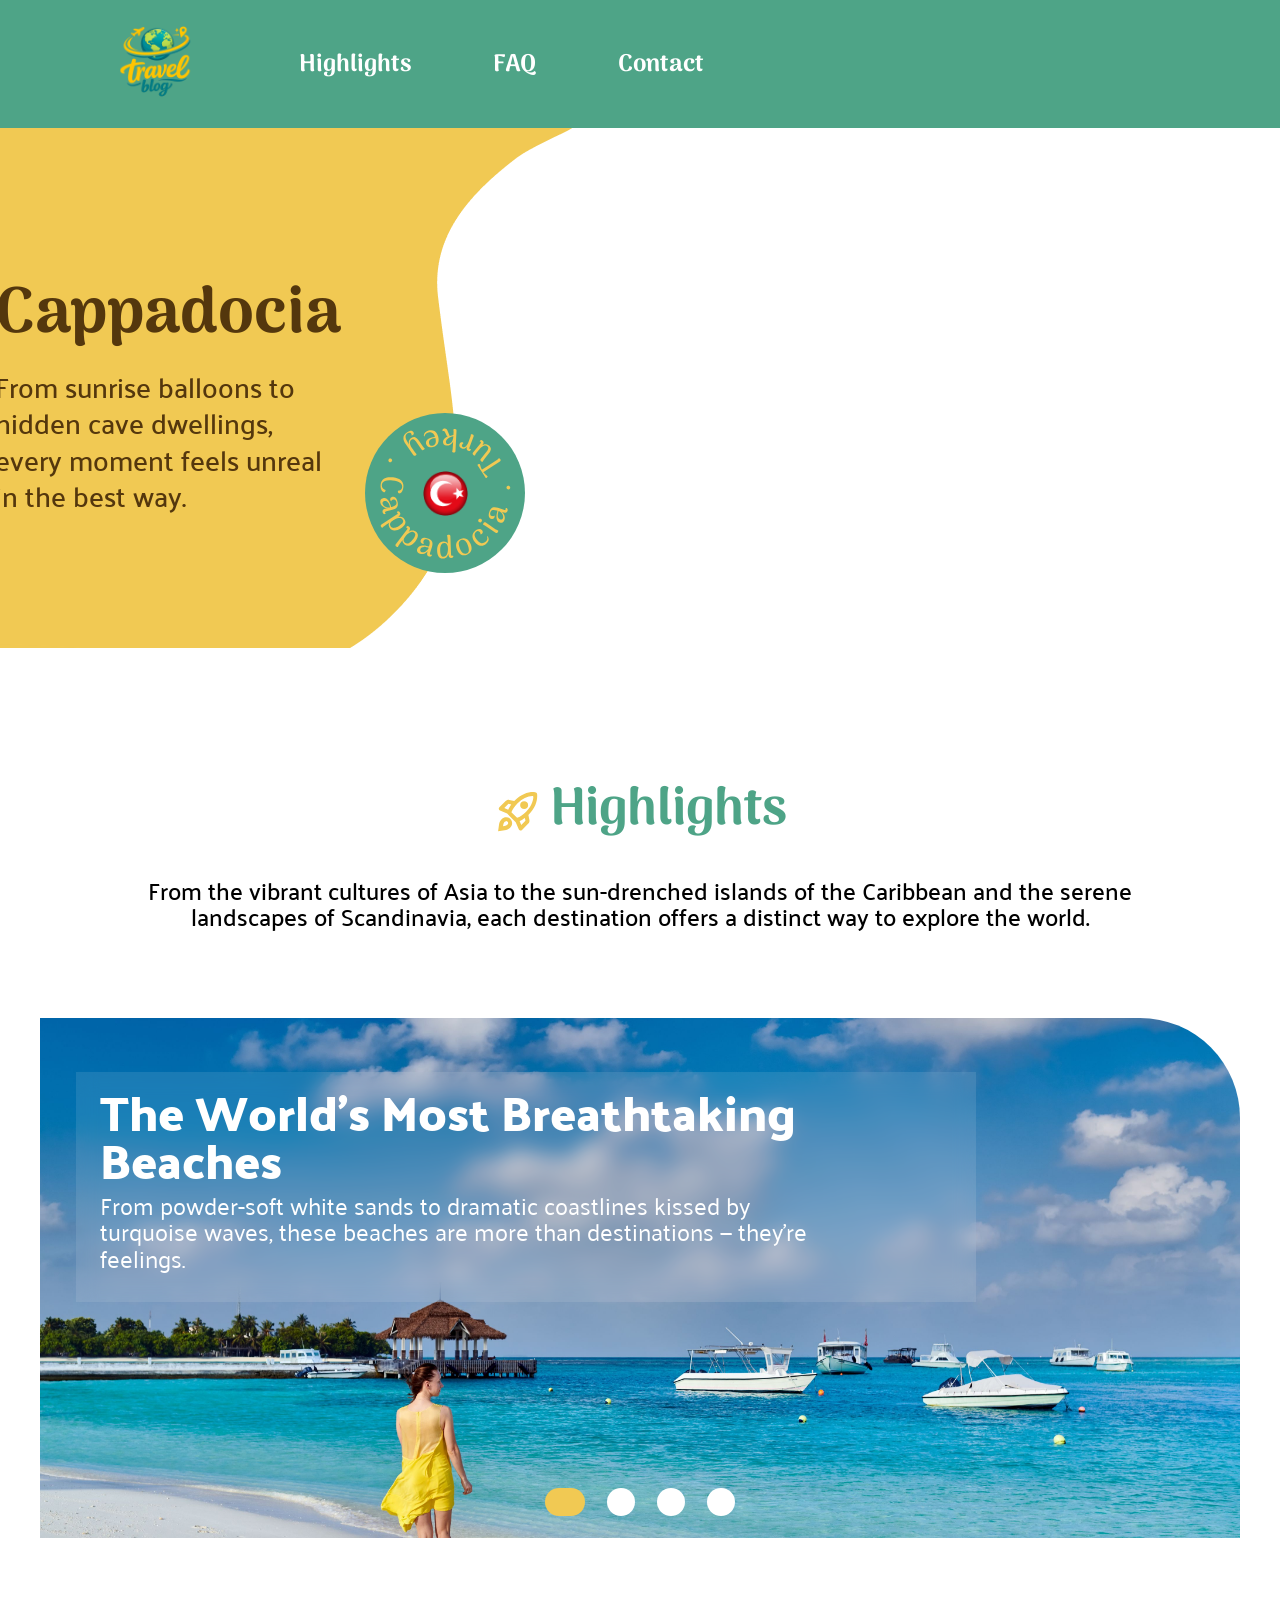
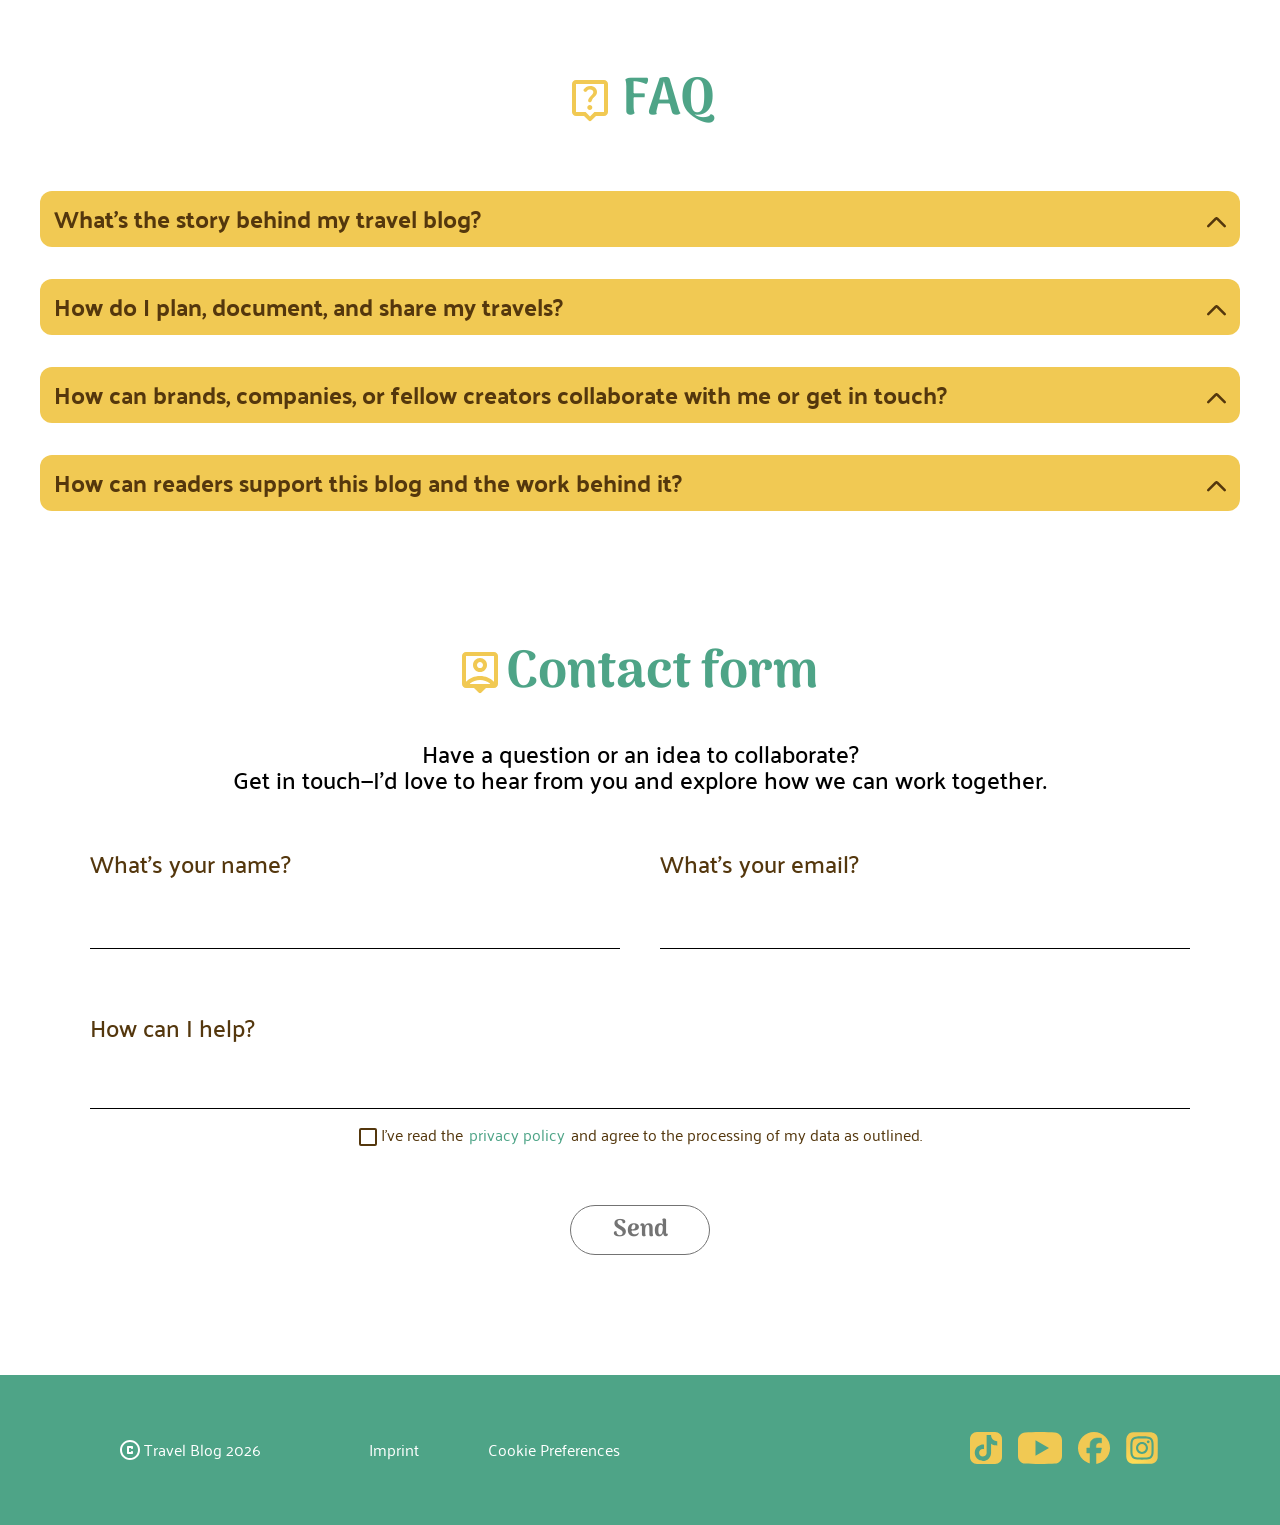
==== index.html @ c5629709 "feat: add mobile navbar" ====
<!DOCTYPE html>
<html lang="De">

<head>
  <meta charset="UTF-8">
  <meta name="viewport" content="width=device-width, initial-scale=1.0">
  <title>Blog</title>
  <link rel="icon" href="./assets/icons/Blog-logo.svg" type="image/x-icon">

  <link rel="stylesheet" href="./font.css">
  <link rel="stylesheet" href="./standard.css">
  <link rel="stylesheet" href="./variabels.css">
  <link rel="stylesheet" href="./animations.css">
  <link rel="stylesheet" href="./style.css">
</head>

<body>
  <header>
    <nav>
      <div>
        <a href=""><img src="./assets/icons/Blog-logo.svg" alt="Travel-Blog-logo"></a>
        <div class="nav-bar">
          <a class="Highlights-nav" href="#highlights">Highlights</a>
          <a class="FAQ-nav" href="#faq">FAQ</a>
          <a class="Contact-nav" href="#contact">Contact</a>
        </div>
      </div>
    </nav>

    <section class="hero">
      <div class="hero-container">
        <div class="img-container">
          <img class="img1 " src="./assets/img/Hero-img-1.png" alt="Yellow background">
          <img class="img2" src="./assets/img/hero-img-side1.png" alt="Yellow side">
          <img class="last-hero-effect" src="./assets/img/hero-img-side2.png" alt="Yellow side2">
        </div>
        <div class="hero-text-container">
          <div class="hero-text">
            <h1>Cappadocia</h1>
            <p>From sunrise balloons to hidden cave dwellings, every moment feels unreal in the best way.</p>
          </div>
        </div>
        <div class="badge">
          <img class="badge-logo" src="./assets/img/Flag-Turkey .png" alt="Turkey Flag">
          <img class="badge-text" src="./assets/icons/Cappadocia . Turkey ..svg" alt="Badge Text">
        </div>
      </div>
    </section>
  </header>

  <main>
    <section class="highlights" id="highlights">
      <div class="highlights-container1">
        <div class="main-headlines">
          <img src="./assets/icons/rocket_launch.svg" alt="Rocket icon">
          <h2>Highlights</h2>
        </div>
        <p>From the vibrant cultures of Asia to the sun-drenched islands of the Caribbean and the serene landscapes of
          Scandinavia, each destination offers a distinct way to explore the world. </p>
      </div>
      <div class="highlights-slider">
        <input type="radio" name="sliders" value="Beaches" Checked>
        <input type="radio" name="sliders" value="Copenhagen">
        <input type="radio" name="sliders" value="Pattaya Pulse">
        <input type="radio" name="sliders" value="Mountain fuji">

        <div class="highlights_slider_wrapper">
          <div class="slider_element Beaches">
            <a href="./pages/beaches.html" target="_blank" class="slider-link">
              <div class="slider-text">
                <h3>The World’s Most Breathtaking Beaches</h3>
                <p>From powder-soft white sands to dramatic coastlines kissed by <br>turquoise waves, these beaches are
                  more
                  than destinations — they’re <br>feelings.</p>
              </div>
            </a>
          </div>
          <div class="slider_element Copenhagen">
            <a href="./pages/Copenhagen.html" target="_blank" class="slider-link">
              <div class="slider-text">
                <h3>Copenhagen in 3 Days: Big Experiences, Smart Spending</h3>
                <p>Discover Copenhagen, where historic charm meets modern design,<br> vibrant cycling culture and
                  waterfront
                  living.</p>
              </div>
            </a>
          </div>
          <div class="slider_element Pattaya_Pulse">
            <a href="./pages/pattaya.html" target="_blank" class="slider-link">
              <div class="slider-text">
                <h3>Pattaya Pulse: <br>Food, Sun and Neon Nights</h3>
                <p>From bustling promenades to nearby islands, the city offers an <br>energetic and diverse escape.
                  Discover
                  Pattaya City, with vibrant<br> nightlife and rich cultural landmarks.</p>
              </div>
            </a>
          </div>
          <div class="slider_element Mountain_fuji">
            <a href="" target="_blank" class="slider-link">
              <div class="slider-text">
                <h3>Mountain Fuji</h3>
                <p>The most iconic mountain and an active volcano located about 100<br> kilometers southwest of Tokyo.
                  Written
                  with the characters for<br> “wealth” and “samurai,” Fuji’s name evokes a sense of strength,<br> honor,
                  and
                  enduring prestige.</p>
              </div>
            </a>
          </div>
        </div>
      </div>
    </section>
    <section class="FAQ" id="faq">
      <div class="main-headlines">
        <img src="./assets/icons/FAQ-icon.svg" alt="Question mark">
        <h2>FAQ</h2>
      </div>
      <div class="FAQ-question">
        <details>
          <summary>What’s the story behind my travel blog?</summary>
          <p>Lorem ipsum dolor sit amet consectetur, adipisicing elit. Doloribus aliquam, perspiciatis veritatis tempore
            dignissimos voluptatem, voluptates nemo excepturi delectus Lorem ipsum, dolor sit amet consectetur
            adipisicing elit. Placeat, rerum? Fuga magnam omnis deleniti.</p>
        </details>

        <details>
          <summary>How do I plan, document, and share my travels?</summary>
          <p>Lorem ipsum dolor sit amet consectetur, adipisicing elit. Doloribus aliquam, perspiciatis veritatis tempore
            dignissimos voluptatem, voluptates nemo excepturi delectus</p>
        </details>

        <details>
          <summary>How can brands, companies, or fellow creators collaborate with me or get in touch?</summary>
          <p>Lorem ipsum dolor sit amet consectetur, adipisicing elit. Doloribus aliquam, perspiciatis veritatis tempore
            dignissimos voluptatem, voluptates nemo excepturi delectus</p>
        </details>

        <details>
          <summary>How can readers support this blog and the work behind it?</summary>
          <p>Lorem ipsum dolor sit amet consectetur, adipisicing elit. Doloribus aliquam, perspiciatis veritatis tempore
            dignissimos voluptatem, voluptates nemo excepturi delectus</p>
        </details>

      </div>
    </section>
    <section class="contact-form" id="contact">
      <div class="contact-header">
        <div class="main-headlines">
          <img src="./assets/icons/header_person.svg" alt="Header person">
          <h2>Contact form</h2>
        </div>
        <p>Have a question or an idea to collaborate?<br>
          Get in touch—I’d love to hear from you and explore how we can work together.</p>
      </div>

      <form>
        <div class="form-row">
          <div class="form-group">
            <label for="name">What's your name?</label>
            <input type="text" id="name" name="name" required>
          </div>

          <div class="form-group">
            <label for="email">What's your email?</label>
            <input type="email" id="email" name="email" required>
          </div>
        </div>

        <div class="form-message">
          <label for="message">How can I help?</label>
          <textarea id="message" name="message" rows="4" required></textarea>
        </div>

        <div class="checkbox-container">
          <div class="checkbox-group">
            <input type="checkbox" id="privacy" name="privacy" required>
            <label for="privacy">
              I've read the<a href="privacy.html">privacy policy</a>and agree to the processing of my data as
              outlined.
            </label>
          </div>

          <div class="button-group">
            <button type="submit" class="submit-btn">
              <p>Send</p>
            </button>
          </div>
        </div>
      </form>

    </section>

  </main>
  <footer>
    <section>
      <div class="footer-text">
        <div>
          <img src="./assets/icons/Footer-C.svg" alt="C">
          <p>Travel Blog 2026</p>
        </div>
        <a href="">Imprint</a>
        <a href="">Cookie Preferences</a>

      </div>


      <div class="footer-social-media">
        <a href="https://www.tiktok.com/" target="_blank"><img src="./assets/icons/Tiktok_icon .svg"
            alt="Tiktok_icon"></a>
        <a href="https://www.youtube.com/?gl=DE&hl=de" target="_blank"><img src="./assets/icons/youtube_icon.svg"
            alt="youtube_icon"></a>
        <a href="https://de-de.facebook.com/" target="_blank"><img src="./assets/icons/facebook_icon.svg"
            alt="facebook"></a>
        <a href="https://www.instagram.com/" target="_blank"><img src="./assets/icons/Instagram_icon.svg"
            alt="instagram"></a>
      </div>
    </section>
  </footer>
  <nav class="mobile-nav" aria-label="Mobile">
    <a href="./index.html" aria-label="Home"><img src="./assets/icons/nav-home.svg" alt=""></a>
    <a href="#highlights" aria-label="Highlights"><img src="./assets/icons/nav-highlights.svg" alt=""></a>
    <a href="#faq" aria-label="FAQ"><img src="./assets/icons/nav-faq.svg" alt=""></a>
    <a href="#contact" aria-label="Contact"><img src="./assets/icons/nav-contact.svg" alt=""></a>
  </nav>
</body>

</html>
---- font.css ----
/* arima-regular - latin */
@font-face {
  font-display: swap; /* Check https://developer.mozilla.org/en-US/docs/Web/CSS/@font-face/font-display for other options. */
  font-family: 'Arima';
  font-style: normal;
  font-weight: 400;
  src: url('./assets/fonts/arima-v7-latin-regular.woff2') format('woff2'); /* Chrome 36+, Opera 23+, Firefox 39+, Safari 12+, iOS 10+ */
}
/* arima-500 - latin */
@font-face {
  font-display: swap; /* Check https://developer.mozilla.org/en-US/docs/Web/CSS/@font-face/font-display for other options. */
  font-family: 'Arima';
  font-style: normal;
  font-weight: 500;
  src: url('./assets/fonts/arima-v7-latin-500.woff2') format('woff2'); /* Chrome 36+, Opera 23+, Firefox 39+, Safari 12+, iOS 10+ */
}
/* arima-600 - latin */
@font-face {
  font-display: swap; /* Check https://developer.mozilla.org/en-US/docs/Web/CSS/@font-face/font-display for other options. */
  font-family: 'Arima';
  font-style: normal;
  font-weight: 600;
  src: url('./assets/fonts/arima-v7-latin-600.woff2') format('woff2'); /* Chrome 36+, Opera 23+, Firefox 39+, Safari 12+, iOS 10+ */
}
/* arima-700 - latin */
@font-face {
  font-display: swap; /* Check https://developer.mozilla.org/en-US/docs/Web/CSS/@font-face/font-display for other options. */
  font-family: 'Arima';
  font-style: normal;
  font-weight: 700;
  src: url('./assets/fonts/arima-v7-latin-700.woff2') format('woff2'); /* Chrome 36+, Opera 23+, Firefox 39+, Safari 12+, iOS 10+ */
}
/* palanquin-dark-regular - latin */
@font-face {
  font-display: swap; /* Check https://developer.mozilla.org/en-US/docs/Web/CSS/@font-face/font-display for other options. */
  font-family: 'Palanquin Dark';
  font-style: normal;
  font-weight: 400;
  src: url('./assets/fonts/palanquin-dark-v17-latin-regular.woff2') format('woff2'); /* Chrome 36+, Opera 23+, Firefox 39+, Safari 12+, iOS 10+ */
}
/* palanquin-dark-500 - latin */
@font-face {
  font-display: swap; /* Check https://developer.mozilla.org/en-US/docs/Web/CSS/@font-face/font-display for other options. */
  font-family: 'Palanquin Dark';
  font-style: normal;
  font-weight: 500;
  src: url('./assets/fonts/palanquin-dark-v17-latin-500.woff2') format('woff2'); /* Chrome 36+, Opera 23+, Firefox 39+, Safari 12+, iOS 10+ */
}
/* palanquin-dark-600 - latin */
@font-face {
  font-display: swap; /* Check https://developer.mozilla.org/en-US/docs/Web/CSS/@font-face/font-display for other options. */
  font-family: 'Palanquin Dark';
  font-style: normal;
  font-weight: 600;
  src: url('./assets/fonts/palanquin-dark-v17-latin-600.woff2') format('woff2'); /* Chrome 36+, Opera 23+, Firefox 39+, Safari 12+, iOS 10+ */
}
/* palanquin-dark-700 - latin */
@font-face {
  font-display: swap; /* Check https://developer.mozilla.org/en-US/docs/Web/CSS/@font-face/font-display for other options. */
  font-family: 'Palanquin Dark';
  font-style: normal;
  font-weight: 700;
  src: url('./assets/fonts/palanquin-dark-v17-latin-700.woff2') format('woff2'); /* Chrome 36+, Opera 23+, Firefox 39+, Safari 12+, iOS 10+ */
}
/* palanquin-regular - latin */
@font-face {
  font-display: swap; /* Check https://developer.mozilla.org/en-US/docs/Web/CSS/@font-face/font-display for other options. */
  font-family: 'Palanquin';
  font-style: normal;
  font-weight: 400;
  src: url('./assets/fonts/palanquin-v17-latin-regular.woff2') format('woff2'); /* Chrome 36+, Opera 23+, Firefox 39+, Safari 12+, iOS 10+ */
}
/* palanquin-500 - latin */
@font-face {
  font-display: swap; /* Check https://developer.mozilla.org/en-US/docs/Web/CSS/@font-face/font-display for other options. */
  font-family: 'Palanquin';
  font-style: normal;
  font-weight: 500;
  src: url('./assets/fonts/palanquin-v17-latin-500.woff2') format('woff2'); /* Chrome 36+, Opera 23+, Firefox 39+, Safari 12+, iOS 10+ */
}
/* palanquin-600 - latin */
@font-face {
  font-display: swap; /* Check https://developer.mozilla.org/en-US/docs/Web/CSS/@font-face/font-display for other options. */
  font-family: 'Palanquin';
  font-style: normal;
  font-weight: 600;
  src: url('./assets/fonts/palanquin-v17-latin-600.woff2') format('woff2'); /* Chrome 36+, Opera 23+, Firefox 39+, Safari 12+, iOS 10+ */
}
/* palanquin-700 - latin */
@font-face {
  font-display: swap; /* Check https://developer.mozilla.org/en-US/docs/Web/CSS/@font-face/font-display for other options. */
  font-family: 'Palanquin';
  font-style: normal;
  font-weight: 700;
  src: url('./assets/fonts/palanquin-v17-latin-700.woff2') format('woff2'); /* Chrome 36+, Opera 23+, Firefox 39+, Safari 12+, iOS 10+ */
}
---- standard.css ----
html {
    font-size: 16px;
}

* {
    margin: 0;
    box-sizing: border-box;
    scroll-behavior: smooth;

}

h2 {
    color: var(--Primary-green);
    font-family: var(--headings);
    font-weight: 700;
    font-size: 3.25rem;
}
---- variabels.css ----
:root {
    --Primary-green: rgba(78, 164, 135, 1);
    --Primary-gelb: rgba(241, 201, 83, 1);
    --White-text: white;
    --braun: rgba(84, 55, 13, 1);
    --pages-text: rgba(61, 61, 61, 1);
    --headings: 'Arima';
    --normal-text: 'Palanquin';
}
---- animations.css ----
@keyframes badgein {
    0% {
        opacity: 0;
        transform: translateY(80px) translateX(0);
    }

    100% {
        opacity: 1;
        transform: translateY(0) translateX(0);
    }
}

@keyframes badgetext {
    from {
        transform: rotate(0deg);
    }

    to {
        transform: rotate(360deg);
    }
}

@keyframes lastEffect {
    from {
        opacity: 0;
    }

    to {
        opacity: 1;
    }
}

@keyframes textFadeIn {
    from {
        opacity: 0;
        transform: translateY(80px) translateX(0);
    }

    to {
        opacity: 1;
        transform: translateY(0) translateX(0);
    }
}

@keyframes textFadeLeft {
    from {
        transform: translateX(0);
    }

    to {
        transform: translateX(-470px);
    }
}

@keyframes slideRight {
    0% {
        transform: translateX(0);
    }

    25% {
        transform: translateX(-900px);
    }

    50% {
        transform: translateX(-900px);
    }

    75% {
        transform: translateX(-1100px);
    }

    100% {
        transform: translateX(-1100px);
    }
}

@keyframes imgswitsch {
    from {
        opacity: 1;
    }

    to {
        opacity: 0;
    }
}
---- style.css ----
body {
  display: flex;
  flex-direction: column;
  align-items: center;
}

body > header {
  width: 100%;
  display: flex;
  flex-direction: column;
  align-items: center;
}

nav {
  height: 128px;
  background-color: var(--Primary-green);
  width: 100%;
  display: flex;
  align-items: center;
}


nav>img {
  width: 72px;
}

nav>div {
  display: flex;
  gap: 102px;
  padding: 0px 120px;
  width: 1440px;
}

.nav-bar {
  display: flex;
  gap: 72px;
  align-items: center;
}

.nav-bar a {
  text-decoration: none;
  color: white;
  font-family: var(--headings);
  font-weight: 700;
  font-size: 1.5rem;
  padding: 0px 5px;
  display: inline-block;
}

.Highlights-nav:hover {
  background-image: url(./assets/icons/nav-hover1.svg);
  background-repeat: no-repeat;
  background-position-y: 85%;
}

.FAQ-nav:hover {
  background-image: url(./assets/icons/nav-hover2.svg);
  background-repeat: no-repeat;
  background-position-y: 85%;
}

.Contact-nav:hover {
  background-image: url(./assets/icons/nav-hover3.svg);
  background-repeat: no-repeat;
  background-position-y: 85%;
}

.nav-bar a:active {
  color: var(--Primary-gelb);
  background-image: none !important;
}


.hero {
  width: 1440px;
  height: 520px;
  background-image: url(./assets/img/Hero-img-2.jpg);
  background-size: cover;
  background-position-y: center;
  background-position-x: 200px;
  overflow: hidden;
}

.hero-container {
  max-width: 1440px;
  position: relative;
  overflow: hidden;
  z-index: 2;
}

.img-container {
  display: flex;
  position: absolute;
  overflow: hidden;

  animation: slideRight 4.5s ease-in-out forwards;
  animation-delay: 1.5s;
}

.img1 {
  position: relative;
  height: 520px;
}

.img2 {
  position: relative;
  margin-left: -600px;
  height: 520px;

  animation: imgswitsch 2s ease-in-out forwards;
  animation-delay: 6s;
}

.hero-text-container {
  display: flex;
  justify-content: center;
  height: 520px;
  align-items: center;
}

.hero-text {
  width: 350px;
  height: fit-content;
  position: relative;

  animation: textFadeLeft 1.5s ease-in-out forwards;
  animation-delay: 1.5s;
  color: var(--braun);
}

.hero-text p {
  font-family: var(--normal-text);
  font-weight: 500;
  font-size: 1.75rem;
  line-height: 1.3;
  opacity: 0;
  transform: translateY(80px);
  animation: textFadeIn 0.8s ease-in-out forwards 1.0s;
}

.hero-text h1 {
  font-family: var(--headings);
  font-weight: 700;
  font-size: 4rem;
  opacity: 0;
  transform: translateY(80px);
  animation: textFadeIn 0.8s ease-in-out forwards 0.6s;
}

.last-hero-effect {
  position: relative;
  right: 700px;
  animation: lastEffect 0.6s ease-in-out forwards 5s;
  opacity: 0;
}

.badge {
  width: 160px;
  height: 160px;
  background-color: var(--Primary-green);
  border-radius: 100%;

  display: flex;
  justify-content: center;
  align-items: center;

  position: absolute;
  left: 445px;
  top: 285px;
  opacity: 0;
  animation: badgein 0.6s ease-in forwards 5s;
}

.badge-logo {
  width: 45px;
  height: 45px;
  position: absolute;
}

.badge-text {
  width: 132px;
  position: absolute;
  animation: badgetext 15s linear infinite;
}

main {
  margin: 120px;
  width: 1200px;
  height: 100%;
  display: flex;
  flex-direction: column;
  gap: 120px;
}

.highlights {
  display: flex;
  flex-direction: column;
  gap: 88px;
  align-items: center;
}

.highlights-container1 {
  padding: 0px 100px;
  display: flex;
  flex-direction: column;
  gap: 24px;
}

.main-headlines {
  display: flex;
  align-items: center;
  justify-content: center;
  gap: 8px;
}

.highlights-container1>p {
  align-items: center;
  font-family: var(--normal-text);
  font-weight: 500;
  font-size: 1.5rem;
  text-align: center;
  line-height: 110%;
}

.highlights-slider {
  width: 100%;
  height: 520px;
  max-width: 1200px;

  display: flex;
  justify-content: center;
  align-items: flex-end;

  position: relative;
  overflow: hidden;
  gap: 22px;

}

.highlights-slider input {
  z-index: 2;
}

.highlights_slider_wrapper {
  width: 400%;
  height: 100%;
  display: flex;
  position: absolute;

  transition: all 0.8s ease-in-out;
}

.highlights-slider input[value="Beaches"]:checked~.highlights_slider_wrapper {
  transform: translateX(calc(150% /4));
}

.highlights-slider input[value="Copenhagen"]:checked~.highlights_slider_wrapper {
  transform: translateX(calc(50% /4));
}

.highlights-slider input[value="Pattaya Pulse"]:checked~.highlights_slider_wrapper {
  transform: translateX(calc(-50% /4));
}

.highlights-slider input[value="Mountain fuji"]:checked~.highlights_slider_wrapper {
  transform: translateX(calc(-150% /4));
}

.slider_element {
  width: calc(100% / 4);
  height: 100%
}

.Beaches {
  background-image: url(./assets/img/beaches.jpg);
  background-size: cover;
  background-position: center;
  border-radius: 0px 100px 0px 0px;
}

.Copenhagen {
  background-image: url(./assets/img/Cobenhagen.jpg);
  background-size: cover;
  background-position: center;
  border-radius: 0px 100px 0px 0px;
}

.Pattaya_Pulse {
  background-image: url(./assets/img/Patty-puls.jpg);
  background-size: cover;
  background-position: center;
  border-radius: 0px 100px 0px 0px;
}


.Mountain_fuji {
  background-image: url(./assets/img/Mountain-fuji.jpg);
  background-size: cover;
  background-position: center;
  border-radius: 0px 100px 0px 0px;
}

.slider-text {
  width: 900px;
  height: 230px;
  background-color: rgba(255, 255, 255, 0.1);
  padding: 16px 24px;
  margin: 54px 0px 0px 36px;
  backdrop-filter: blur(10px);
  display: flex;
  flex-direction: column;
  gap: 8px;
}

.slider-text h3 {
  font-family: 'Palanquin Dark';
  color: var(--White-text);
  font-weight: 600;
  font-size: 48px;
  line-height: 100%;
  letter-spacing: 0%;
}


.slider-link {
  display: block;
  width: 100%;       
  height: 100%;      
  text-decoration: none; 
  color: inherit;    
}


.slider-text p {
  font-family: var(--normal-text);
  font-weight: 400;
  font-size: 24px;
  line-height: 110%;
  letter-spacing: 0%;
  color: var(--White-text);
}

.highlights-slider input[type="radio"] {
  appearance: none;
  margin-bottom: 22px;
  width: 28px;
  height: 28px;
  background-color: white;
  border-radius: 100%;

  transition: width 0.3s cubic-bezier(0.25, 1, 0.5, 1),
    background-color 0.3s ease,
    border-radius 0.3s ease;
}

.highlights-slider input[type="radio"]:checked {
  width: 40px;
  background-color: var(--Primary-gelb);
  border-radius: 20px;
}

.FAQ {
  display: flex;
  flex-direction: column;
  justify-content: center;
  align-items: center;
  gap: 48px;
}

.FAQ-question {
  width: 100%;
  display: flex;
  flex-direction: column;
  align-items: center;
  gap: 32px;


}

details {
  background-color: var(--Primary-gelb);
  border-radius: 12px;
  width: 1200px;

}

summary {
  display: flex;
  justify-content: space-between;
  align-items: flex-start;
  padding: 16px 14px;

  font-family: var(--normal-text);
  color: var(--braun);
  font-weight: 700;
  font-size: 1.5rem;
  line-height: 100%;
}

details[open] {
  height: 120px;
}

summary::-webkit-details-marker {
  display: none;
}


summary::after {
  content: url(./assets/icons/faq-arrow.svg);
  display: inline-block;
  transition: transform 0.3s ease;
}

details[open] summary::after {
  transform: rotate(180deg);

}

details[open] p {
  background-color: var(--White-text);
  margin: 4px 10px;
  padding: 4px 10px;
  border-radius: 5px;
}

.contact-form {
  margin: 0px 50px;
  display: flex;
  flex-direction: column;
  gap: 56px;
}

.contact-header {
  display: flex;
  flex-direction: column;
  gap: 24px;

}

.contact-header p {
  font-family: var(--normal-text);
  font-weight: 500;
  font-size: 1.5rem;
  line-height: 110%;
  text-align: center;
}

.form-row {
  display: flex;
  justify-content: space-between;
  padding-bottom: 64px;
}

.form-group {
  display: flex;
  flex-direction: column;
  height: 100px;
  width: 530px;
  justify-content: space-between;
  color: var(--braun);
  font-family: var(--normal-text);
  font-weight: 500;
  font-size: 1.5rem;
  line-height: 120%;
}

.form-message {
  color: var(--braun);
  font-family: var(--normal-text);
  font-weight: 500;
  font-size: 1.5rem;
  line-height: 120%;
}

input[type="text"],
input[type="email"],
textarea {
  border: none;
  border-bottom: 1px solid black;
  padding: 20px 0;
  width: 100%;
  outline: none;
  resize: none;

  font-family: var(--normal-text);
  font-weight: 500;
  font-size: 24px;
  line-height: 120%;
  color: var(--Primary-green);


}

textarea {
  display: block;
  height: 68px;
  background: transparent;
}


.checkbox-container {
  margin-top: 16px;
  display: flex;
  flex-direction: column;
  align-items: center;
  height: 130px;
  justify-content: space-between;
  gap: 32px;

}

.checkbox-group {
  font-family: var(--normal-text);
  font-weight: 400;
  line-height: 120%;
  color: var(--braun);

}

.checkbox-group a {
  text-decoration: none;
  color: var(--Primary-green);
  margin: 0px 6px;
}

.checkbox-group input[type="checkbox"] {
  appearance: none;
  width: 18px;
  height: 18px;
  border: 2px solid var(--braun);
  border-radius: 2px;
  cursor: pointer;
  vertical-align: middle;
  position: relative;
}

.checkbox-group input[type="checkbox"]:hover {
  background-color: var(--Primary-gelb);
}

.checkbox-group input[type="checkbox"]:checked {
  background-color: var(--Primary-green);
}

.checkbox-group input[type="checkbox"]:checked::after {
  content: "✔";
  color: #ffffff;
  display: flex;
  justify-content: center;
}


.button-group p {
  font-family: var(--headings);
  font-weight: 700;
  font-size: 1.5rem;
  line-height: 120%;
  letter-spacing: 5%;
}

.submit-btn {
  background-color: transparent;
  border: 1px solid rgba(115, 115, 115, 1);
  border-radius: 40px;
  height: 50px;
  width: 140px;
  color: rgba(115, 115, 115, 1);
}

.submit-btn:hover {
  background-color: var(--Primary-green);
  color: var(--Primary-gelb);
}

.submit-btn:active {
  background-color: var(--Primary-green);
  color: var(--Primary-gelb);
  text-shadow: 1px 1px 3px rgba(0, 0, 0, 0.4);
}

body > footer {
  background-color: var(--Primary-green);
  height: 150px;
  width: 100%;
  display: flex;
  justify-content: center;
  align-items: center;
  padding: 0px 120px;
}

footer>section {
  width: 1440px;
  display: flex;
  justify-content: space-between;
  align-items: center;
}

.footer-text {
  display: flex;
  width: 500px;
  justify-content: space-between;

  font-family: var(--normal-text);
  font-weight: 400;
  line-height: 120%;
  color: var(--White-text)
}

.footer-text a {
  text-decoration: none;
  color: var(--White-text)
}

.footer-text>div {
  display: flex;
  gap: 4px;
  width: 180px;
}

.footer-social-media {
  width: 190px;
  display: flex;
  gap: 16px;
  align-items: center;

}


.mobile-nav {
  display: none;
}
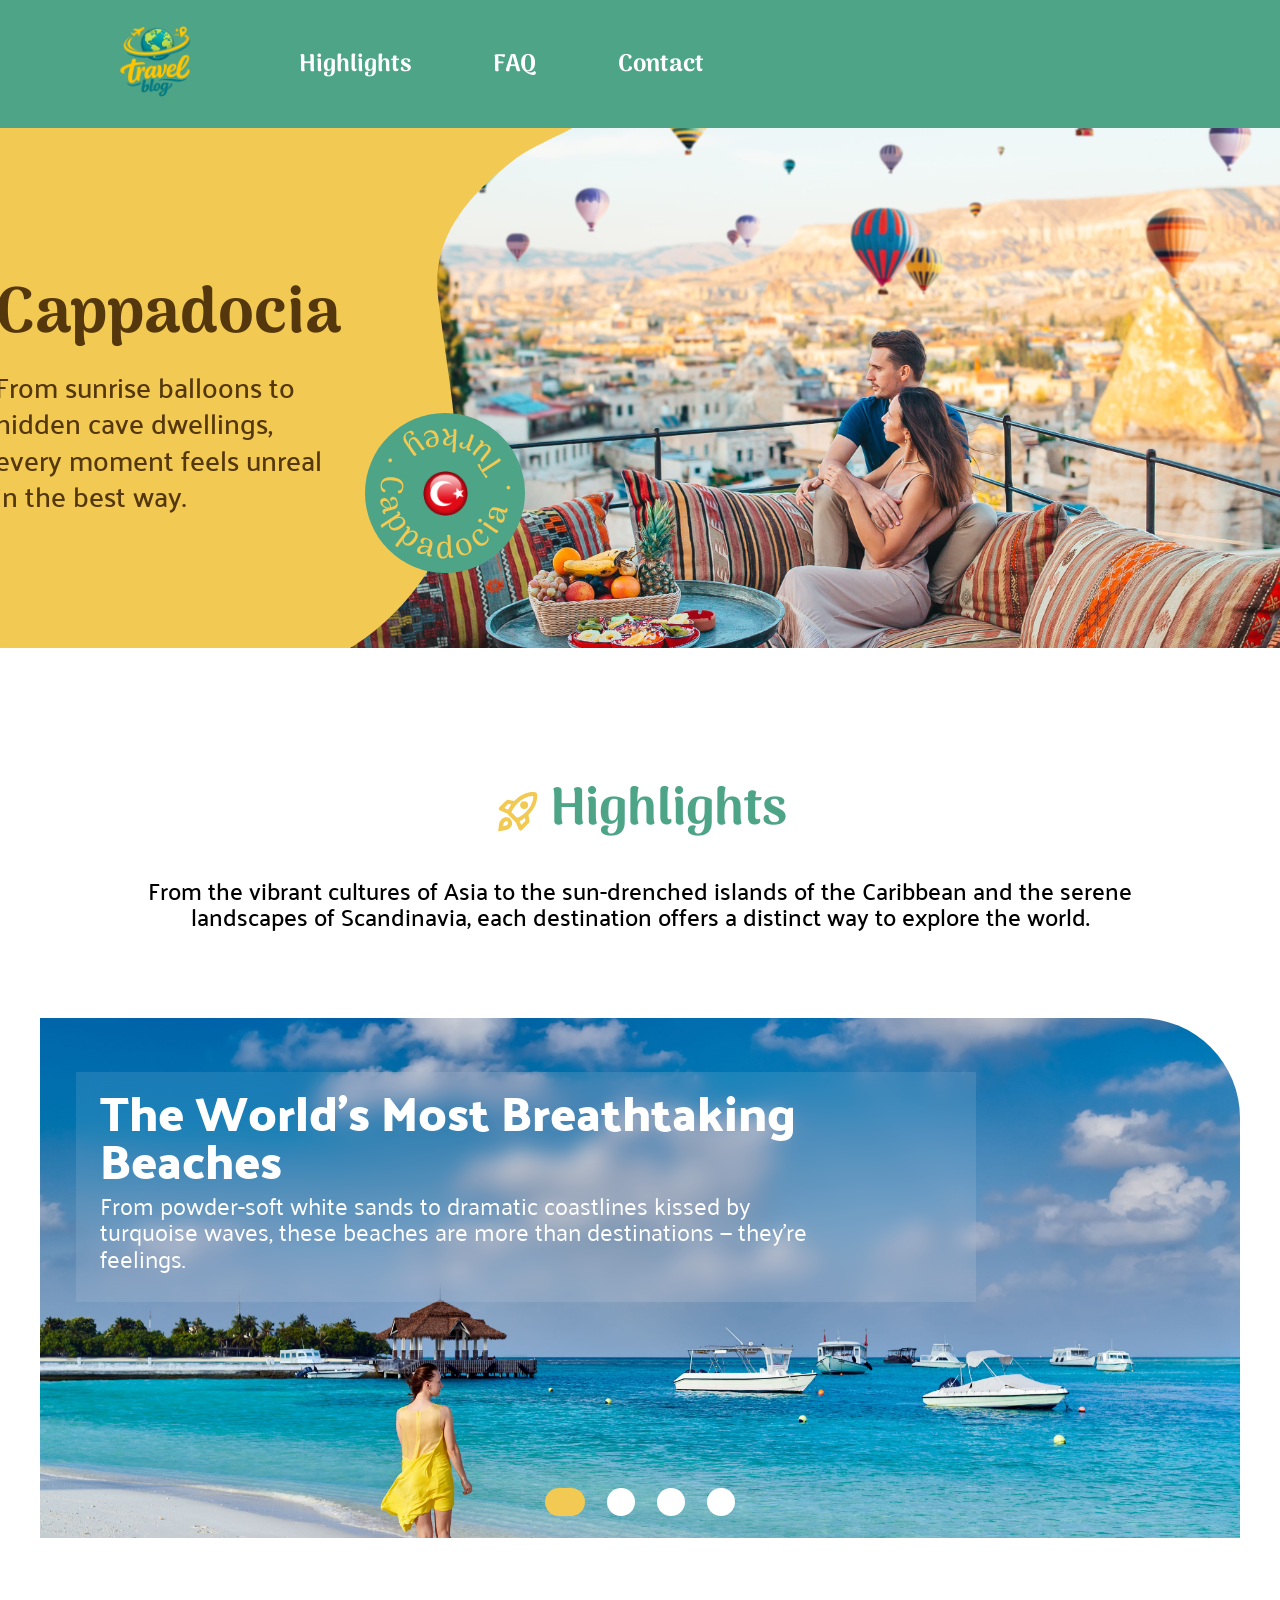
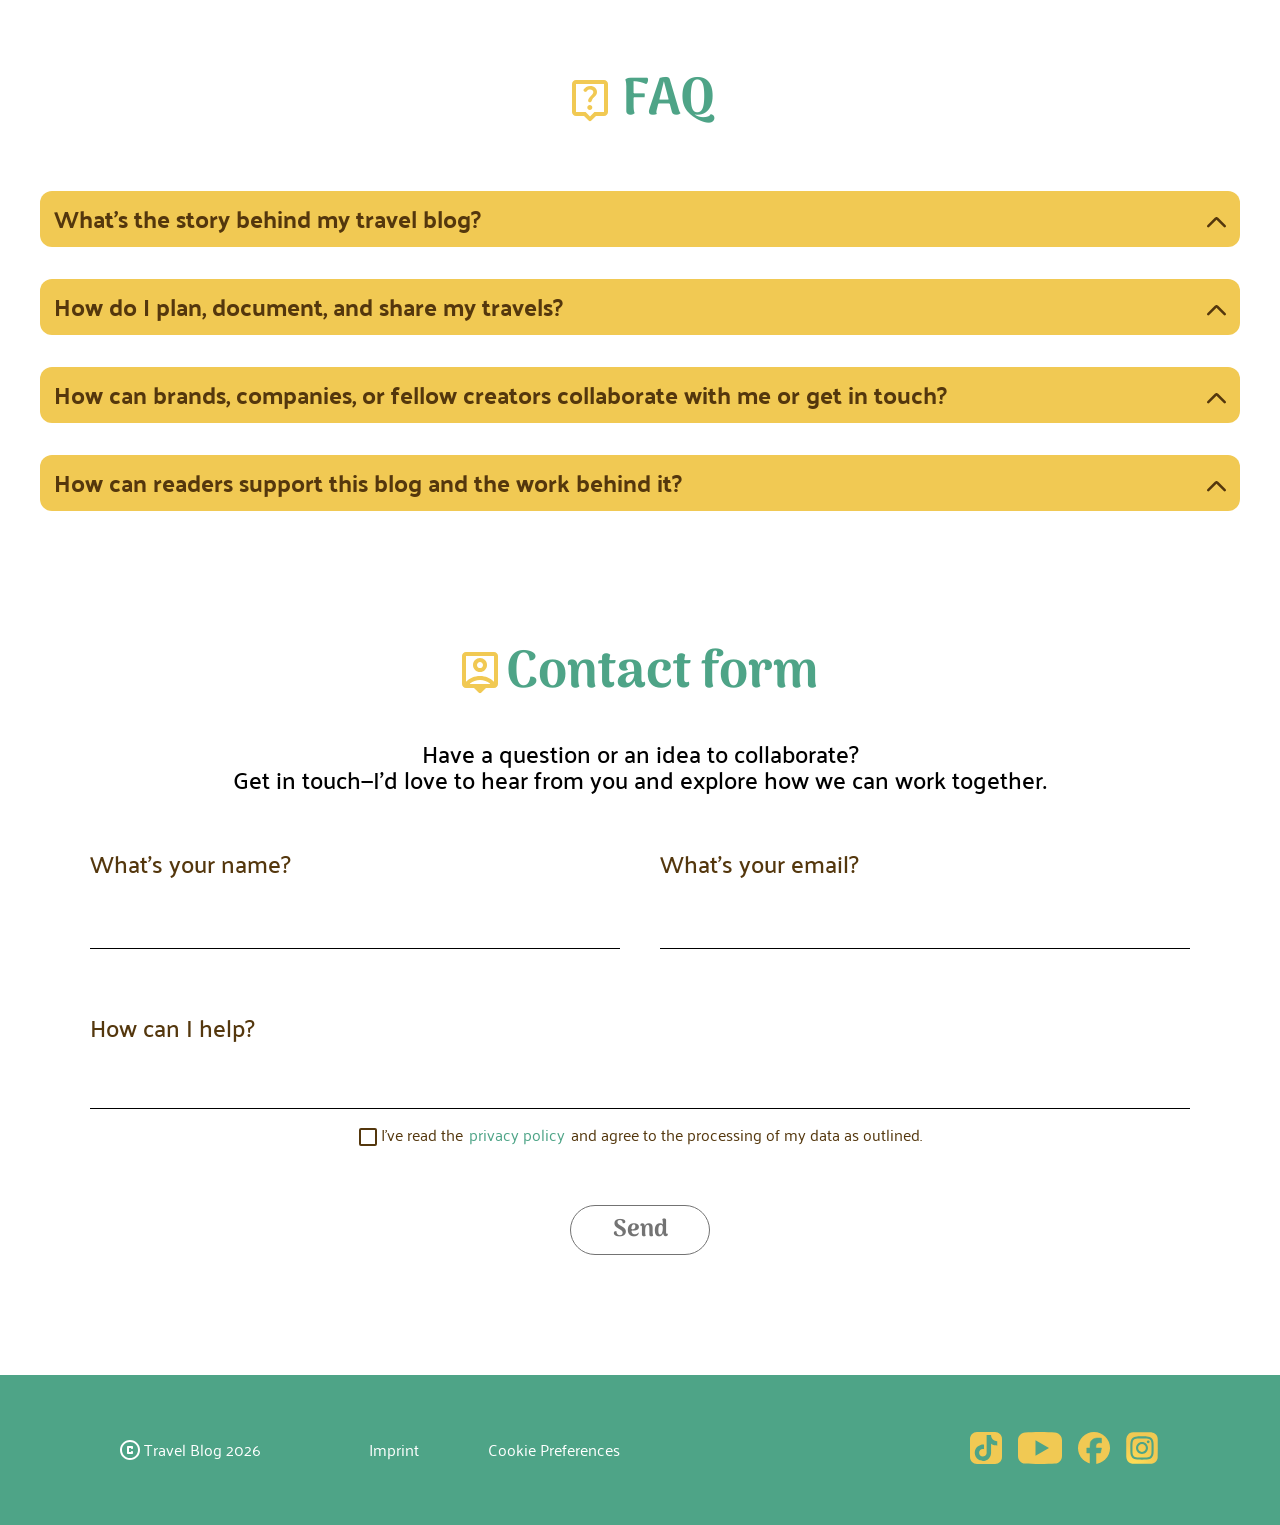
==== commit e56f0b32: "fix: remove scrollbar" ====
--- a/index.html
+++ b/index.html
@@ -66,7 +66,7 @@
 
         <div class="highlights_slider_wrapper">
           <div class="slider_element Beaches">
-            <a href="./pages/beaches.html" target="_blank" class="slider-link">
+            <a href="./pages/beaches.html"class="slider-link">
               <div class="slider-text">
                 <h3>The World’s Most Breathtaking Beaches</h3>
                 <p>From powder-soft white sands to dramatic coastlines kissed by <br>turquoise waves, these beaches are
@@ -76,7 +76,7 @@
             </a>
           </div>
           <div class="slider_element Copenhagen">
-            <a href="./pages/Copenhagen.html" target="_blank" class="slider-link">
+            <a href="./pages/Copenhagen.html"class="slider-link">
               <div class="slider-text">
                 <h3>Copenhagen in 3 Days: Big Experiences, Smart Spending</h3>
                 <p>Discover Copenhagen, where historic charm meets modern design,<br> vibrant cycling culture and
@@ -86,25 +86,25 @@
             </a>
           </div>
           <div class="slider_element Pattaya_Pulse">
-            <a href="./pages/pattaya.html" target="_blank" class="slider-link">
-              <div class="slider-text">
-                <h3>Pattaya Pulse: <br>Food, Sun and Neon Nights</h3>
-                <p>From bustling promenades to nearby islands, the city offers an <br>energetic and diverse escape.
-                  Discover
-                  Pattaya City, with vibrant<br> nightlife and rich cultural landmarks.</p>
-              </div>
+            <a href="./pages/pattaya.html"class="slider-link">
+            <div class="slider-text">
+              <h3>Pattaya Pulse: <br>Food, Sun and Neon Nights</h3>
+              <p>From bustling promenades to nearby islands, the city offers an <br>energetic and diverse escape.
+                Discover
+                Pattaya City, with vibrant<br> nightlife and rich cultural landmarks.</p>
+            </div>
             </a>
           </div>
           <div class="slider_element Mountain_fuji">
-            <a href="" target="_blank" class="slider-link">
-              <div class="slider-text">
-                <h3>Mountain Fuji</h3>
-                <p>The most iconic mountain and an active volcano located about 100<br> kilometers southwest of Tokyo.
-                  Written
-                  with the characters for<br> “wealth” and “samurai,” Fuji’s name evokes a sense of strength,<br> honor,
-                  and
-                  enduring prestige.</p>
-              </div>
+            <a href="" class="slider-link">
+            <div class="slider-text">
+              <h3>Mountain Fuji</h3>
+              <p>The most iconic mountain and an active volcano located about 100<br> kilometers southwest of Tokyo.
+                Written
+                with the characters for<br> “wealth” and “samurai,” Fuji’s name evokes a sense of strength,<br> honor,
+                and
+                enduring prestige.</p>
+            </div>
             </a>
           </div>
         </div>
@@ -118,27 +118,22 @@
       <div class="FAQ-question">
         <details>
           <summary>What’s the story behind my travel blog?</summary>
-          <p>Lorem ipsum dolor sit amet consectetur, adipisicing elit. Doloribus aliquam, perspiciatis veritatis tempore
-            dignissimos voluptatem, voluptates nemo excepturi delectus Lorem ipsum, dolor sit amet consectetur
-            adipisicing elit. Placeat, rerum? Fuga magnam omnis deleniti.</p>
+          <p>It started with a one-way ticket and a backpack, no fixed plan. What began as a handful of photos shared with friends slowly grew into this blog: a place to document the routes, the detours, and the small moments that make every trip worth remembering.</p>
         </details>
 
         <details>
           <summary>How do I plan, document, and share my travels?</summary>
-          <p>Lorem ipsum dolor sit amet consectetur, adipisicing elit. Doloribus aliquam, perspiciatis veritatis tempore
-            dignissimos voluptatem, voluptates nemo excepturi delectus</p>
+          <p>Every trip starts with research and a loose itinerary. I document the journey through photos and notes, then share the finished stories right here on the blog.</p>
         </details>
 
         <details>
           <summary>How can brands, companies, or fellow creators collaborate with me or get in touch?</summary>
-          <p>Lorem ipsum dolor sit amet consectetur, adipisicing elit. Doloribus aliquam, perspiciatis veritatis tempore
-            dignissimos voluptatem, voluptates nemo excepturi delectus</p>
+          <p>Reach out through the contact form below with your idea. I'm always open to partnerships, sponsored trips and creative projects that fit the spirit of this blog.</p>
         </details>
 
         <details>
           <summary>How can readers support this blog and the work behind it?</summary>
-          <p>Lorem ipsum dolor sit amet consectetur, adipisicing elit. Doloribus aliquam, perspiciatis veritatis tempore
-            dignissimos voluptatem, voluptates nemo excepturi delectus</p>
+          <p>Reading, sharing, and commenting on posts helps more than you'd think. You can also follow along on social media or simply spread the word to fellow travelers.</p>
         </details>
 
       </div>
@@ -168,7 +163,7 @@
 
         <div class="form-message">
           <label for="message">How can I help?</label>
-          <textarea id="message" name="message" rows="4" required></textarea>
+          <textarea id="message" name="message" rows="1" required></textarea>
         </div>
 
         <div class="checkbox-container">
@@ -211,8 +206,7 @@
             alt="youtube_icon"></a>
         <a href="https://de-de.facebook.com/" target="_blank"><img src="./assets/icons/facebook_icon.svg"
             alt="facebook"></a>
-        <a href="https://www.instagram.com/" target="_blank"><img src="./assets/icons/Instagram_icon.svg"
-            alt="instagram"></a>
+        <a href="https://www.instagram.com/" target="_blank"><img src="./assets/icons/Instagram_icon.svg" alt="instagram"></a>
       </div>
     </section>
   </footer>
--- a/style.css
+++ b/style.css
@@ -1,632 +1,916 @@
 body {
-  display: flex;
-  flex-direction: column;
-  align-items: center;
-}
-
-body > header {
-  width: 100%;
-  display: flex;
-  flex-direction: column;
-  align-items: center;
+    display: flex;
+    flex-direction: column;
+    align-items: center;
+}
+
+body>header {
+    width: 100%;
+    display: flex;
+    flex-direction: column;
+    align-items: center;
 }
 
 nav {
-  height: 128px;
-  background-color: var(--Primary-green);
-  width: 100%;
-  display: flex;
-  align-items: center;
+    height: 128px;
+    background-color: var(--Primary-green);
+    width: 100%;
+    display: flex;
+    align-items: center;
+    justify-content: center;
 }
 
 
 nav>img {
-  width: 72px;
+    width: 72px;
 }
 
 nav>div {
-  display: flex;
-  gap: 102px;
-  padding: 0px 120px;
-  width: 1440px;
+    display: flex;
+    gap: 102px;
+    padding: 0px 120px;
+    width: 1440px;
 }
 
 .nav-bar {
-  display: flex;
-  gap: 72px;
-  align-items: center;
+    display: flex;
+    gap: 72px;
+    align-items: center;
 }
 
 .nav-bar a {
-  text-decoration: none;
-  color: white;
-  font-family: var(--headings);
-  font-weight: 700;
-  font-size: 1.5rem;
-  padding: 0px 5px;
-  display: inline-block;
+    text-decoration: none;
+    color: white;
+    font-family: var(--headings);
+    font-weight: 700;
+    font-size: 1.5rem;
+    padding: 0px 5px;
+    display: inline-block;
 }
 
 .Highlights-nav:hover {
-  background-image: url(./assets/icons/nav-hover1.svg);
-  background-repeat: no-repeat;
-  background-position-y: 85%;
+    background-image: url(./assets/icons/nav-hover1.svg);
+    background-repeat: no-repeat;
+    background-position-y: 85%;
 }
 
 .FAQ-nav:hover {
-  background-image: url(./assets/icons/nav-hover2.svg);
-  background-repeat: no-repeat;
-  background-position-y: 85%;
+    background-image: url(./assets/icons/nav-hover2.svg);
+    background-repeat: no-repeat;
+    background-position-y: 85%;
 }
 
 .Contact-nav:hover {
-  background-image: url(./assets/icons/nav-hover3.svg);
-  background-repeat: no-repeat;
-  background-position-y: 85%;
+    background-image: url(./assets/icons/nav-hover3.svg);
+    background-repeat: no-repeat;
+    background-position-y: 85%;
 }
 
 .nav-bar a:active {
-  color: var(--Primary-gelb);
-  background-image: none !important;
+    color: var(--Primary-gelb);
+    background-image: none !important;
 }
 
 
 .hero {
-  width: 1440px;
-  height: 520px;
-  background-image: url(./assets/img/Hero-img-2.jpg);
-  background-size: cover;
-  background-position-y: center;
-  background-position-x: 200px;
-  overflow: hidden;
+    width: 1440px;
+    height: 520px;
+    background-image: url(./assets/img/Hero-img-2.jpg);
+    background-size: cover;
+    background-position-y: center;
+    background-position-x: 200px;
+    overflow: hidden;
+    position: relative;
 }
 
 .hero-container {
-  max-width: 1440px;
-  position: relative;
-  overflow: hidden;
-  z-index: 2;
+    max-width: 1440px;
+    position: relative;
+    overflow: hidden;
+    z-index: 2;
 }
 
 .img-container {
-  display: flex;
-  position: absolute;
-  overflow: hidden;
-
-  animation: slideRight 4.5s ease-in-out forwards;
-  animation-delay: 1.5s;
+    display: flex;
+    position: absolute;
+    overflow: hidden;
+
+    animation: slideRight 4.5s ease-in-out forwards;
+    animation-delay: 1.5s;
 }
 
 .img1 {
-  position: relative;
-  height: 520px;
+    position: relative;
+    height: 520px;
 }
 
 .img2 {
-  position: relative;
-  margin-left: -600px;
-  height: 520px;
-
-  animation: imgswitsch 2s ease-in-out forwards;
-  animation-delay: 6s;
+    position: relative;
+    margin-left: -600px;
+    height: 520px;
+
+    animation: imgswitsch 2s ease-in-out forwards;
+    animation-delay: 6s;
 }
 
 .hero-text-container {
-  display: flex;
-  justify-content: center;
-  height: 520px;
-  align-items: center;
+    display: flex;
+    justify-content: center;
+    height: 520px;
+    align-items: center;
 }
 
 .hero-text {
-  width: 350px;
-  height: fit-content;
-  position: relative;
-
-  animation: textFadeLeft 1.5s ease-in-out forwards;
-  animation-delay: 1.5s;
-  color: var(--braun);
+    width: 350px;
+    height: fit-content;
+    position: relative;
+
+    animation: textFadeLeft 1.5s ease-in-out forwards;
+    animation-delay: 1.5s;
+    color: var(--braun);
 }
 
 .hero-text p {
-  font-family: var(--normal-text);
-  font-weight: 500;
-  font-size: 1.75rem;
-  line-height: 1.3;
-  opacity: 0;
-  transform: translateY(80px);
-  animation: textFadeIn 0.8s ease-in-out forwards 1.0s;
+    font-family: var(--normal-text);
+    font-weight: 500;
+    font-size: 1.75rem;
+    line-height: 1.3;
+    opacity: 0;
+    transform: translateY(80px);
+    animation: textFadeIn 0.8s ease-in-out forwards 1.0s;
 }
 
 .hero-text h1 {
-  font-family: var(--headings);
-  font-weight: 700;
-  font-size: 4rem;
-  opacity: 0;
-  transform: translateY(80px);
-  animation: textFadeIn 0.8s ease-in-out forwards 0.6s;
+    font-family: var(--headings);
+    font-weight: 700;
+    font-size: 4rem;
+    opacity: 0;
+    transform: translateY(80px);
+    animation: textFadeIn 0.8s ease-in-out forwards 0.6s;
 }
 
 .last-hero-effect {
-  position: relative;
-  right: 700px;
-  animation: lastEffect 0.6s ease-in-out forwards 5s;
-  opacity: 0;
+    position: relative;
+    right: 700px;
+    animation: lastEffect 0.6s ease-in-out forwards 5s;
+    opacity: 0;
 }
 
 .badge {
-  width: 160px;
-  height: 160px;
-  background-color: var(--Primary-green);
-  border-radius: 100%;
-
-  display: flex;
-  justify-content: center;
-  align-items: center;
-
-  position: absolute;
-  left: 445px;
-  top: 285px;
-  opacity: 0;
-  animation: badgein 0.6s ease-in forwards 5s;
+    width: 160px;
+    height: 160px;
+    background-color: var(--Primary-green);
+    border-radius: 100%;
+
+    display: flex;
+    justify-content: center;
+    align-items: center;
+
+    position: absolute;
+    left: 445px;
+    top: 285px;
+    opacity: 0;
+    animation: badgein 0.6s ease-in forwards 5s;
 }
 
 .badge-logo {
-  width: 45px;
-  height: 45px;
-  position: absolute;
+    width: 45px;
+    height: 45px;
+    position: absolute;
 }
 
 .badge-text {
-  width: 132px;
-  position: absolute;
-  animation: badgetext 15s linear infinite;
+    width: 132px;
+    position: absolute;
+    animation: badgetext 15s linear infinite;
 }
 
 main {
-  margin: 120px;
-  width: 1200px;
-  height: 100%;
-  display: flex;
-  flex-direction: column;
-  gap: 120px;
+    margin: 120px;
+    width: 1200px;
+    height: 100%;
+    display: flex;
+    flex-direction: column;
+    gap: 120px;
 }
 
 .highlights {
-  display: flex;
-  flex-direction: column;
-  gap: 88px;
-  align-items: center;
+    display: flex;
+    flex-direction: column;
+    gap: 88px;
+    align-items: center;
 }
 
 .highlights-container1 {
-  padding: 0px 100px;
-  display: flex;
-  flex-direction: column;
-  gap: 24px;
+    padding: 0px 100px;
+    display: flex;
+    flex-direction: column;
+    gap: 24px;
 }
 
 .main-headlines {
-  display: flex;
-  align-items: center;
-  justify-content: center;
-  gap: 8px;
+    display: flex;
+    align-items: center;
+    justify-content: center;
+    gap: 8px;
 }
 
 .highlights-container1>p {
-  align-items: center;
-  font-family: var(--normal-text);
-  font-weight: 500;
-  font-size: 1.5rem;
-  text-align: center;
-  line-height: 110%;
+    align-items: center;
+    font-family: var(--normal-text);
+    font-weight: 500;
+    font-size: 1.5rem;
+    text-align: center;
+    line-height: 110%;
 }
 
 .highlights-slider {
-  width: 100%;
-  height: 520px;
-  max-width: 1200px;
-
-  display: flex;
-  justify-content: center;
-  align-items: flex-end;
-
-  position: relative;
-  overflow: hidden;
-  gap: 22px;
+    width: 100%;
+    height: 520px;
+    max-width: 1200px;
+
+    display: flex;
+    justify-content: center;
+    align-items: flex-end;
+
+    position: relative;
+    overflow: hidden;
+    gap: 22px;
 
 }
 
 .highlights-slider input {
-  z-index: 2;
+    z-index: 2;
 }
 
 .highlights_slider_wrapper {
-  width: 400%;
-  height: 100%;
-  display: flex;
-  position: absolute;
-
-  transition: all 0.8s ease-in-out;
+    width: 400%;
+    height: 100%;
+    display: flex;
+    position: absolute;
+
+    transition: all 0.8s ease-in-out;
 }
 
 .highlights-slider input[value="Beaches"]:checked~.highlights_slider_wrapper {
-  transform: translateX(calc(150% /4));
+    transform: translateX(calc(150% /4));
 }
 
 .highlights-slider input[value="Copenhagen"]:checked~.highlights_slider_wrapper {
-  transform: translateX(calc(50% /4));
+    transform: translateX(calc(50% /4));
 }
 
 .highlights-slider input[value="Pattaya Pulse"]:checked~.highlights_slider_wrapper {
-  transform: translateX(calc(-50% /4));
+    transform: translateX(calc(-50% /4));
 }
 
 .highlights-slider input[value="Mountain fuji"]:checked~.highlights_slider_wrapper {
-  transform: translateX(calc(-150% /4));
+    transform: translateX(calc(-150% /4));
 }
 
 .slider_element {
-  width: calc(100% / 4);
-  height: 100%
+    width: calc(100% / 4);
+    height: 100%
 }
 
 .Beaches {
-  background-image: url(./assets/img/beaches.jpg);
-  background-size: cover;
-  background-position: center;
-  border-radius: 0px 100px 0px 0px;
+    background-image: url(./assets/img/beaches.jpg);
+    background-size: cover;
+    background-position: center;
+    border-radius: 0px 100px 0px 0px;
 }
 
 .Copenhagen {
-  background-image: url(./assets/img/Cobenhagen.jpg);
-  background-size: cover;
-  background-position: center;
-  border-radius: 0px 100px 0px 0px;
+    background-image: url(./assets/img/Cobenhagen.jpg);
+    background-size: cover;
+    background-position: center;
+    border-radius: 0px 100px 0px 0px;
 }
 
 .Pattaya_Pulse {
-  background-image: url(./assets/img/Patty-puls.jpg);
-  background-size: cover;
-  background-position: center;
-  border-radius: 0px 100px 0px 0px;
+    background-image: url(./assets/img/Patty-puls.jpg);
+    background-size: cover;
+    background-position: center;
+    border-radius: 0px 100px 0px 0px;
 }
 
 
 .Mountain_fuji {
-  background-image: url(./assets/img/Mountain-fuji.jpg);
-  background-size: cover;
-  background-position: center;
-  border-radius: 0px 100px 0px 0px;
+    background-image: url(./assets/img/Mountain-fuji.jpg);
+    background-size: cover;
+    background-position: center;
+    border-radius: 0px 100px 0px 0px;
 }
 
 .slider-text {
-  width: 900px;
-  height: 230px;
-  background-color: rgba(255, 255, 255, 0.1);
-  padding: 16px 24px;
-  margin: 54px 0px 0px 36px;
-  backdrop-filter: blur(10px);
-  display: flex;
-  flex-direction: column;
-  gap: 8px;
+    width: 900px;
+    height: 230px;
+    background-color: rgba(255, 255, 255, 0.1);
+    padding: 16px 24px;
+    margin: 54px 0px 0px 36px;
+    backdrop-filter: blur(10px);
+    display: flex;
+    flex-direction: column;
+    gap: 8px;
 }
 
 .slider-text h3 {
-  font-family: 'Palanquin Dark';
-  color: var(--White-text);
-  font-weight: 600;
-  font-size: 48px;
-  line-height: 100%;
-  letter-spacing: 0%;
+    font-family: 'Palanquin Dark';
+    color: var(--White-text);
+    font-weight: 600;
+    font-size: 48px;
+    line-height: 100%;
+    letter-spacing: 0%;
 }
 
 
 .slider-link {
-  display: block;
-  width: 100%;       
-  height: 100%;      
-  text-decoration: none; 
-  color: inherit;    
+    display: block;
+    width: 100%;
+    height: 100%;
+    text-decoration: none;
+    color: inherit;
 }
 
 
 .slider-text p {
-  font-family: var(--normal-text);
-  font-weight: 400;
-  font-size: 24px;
-  line-height: 110%;
-  letter-spacing: 0%;
-  color: var(--White-text);
+    font-family: var(--normal-text);
+    font-weight: 400;
+    font-size: 24px;
+    line-height: 110%;
+    letter-spacing: 0%;
+    color: var(--White-text);
 }
 
 .highlights-slider input[type="radio"] {
-  appearance: none;
-  margin-bottom: 22px;
-  width: 28px;
-  height: 28px;
-  background-color: white;
-  border-radius: 100%;
-
-  transition: width 0.3s cubic-bezier(0.25, 1, 0.5, 1),
-    background-color 0.3s ease,
-    border-radius 0.3s ease;
+    appearance: none;
+    margin-bottom: 22px;
+    width: 28px;
+    height: 28px;
+    background-color: white;
+    border-radius: 100%;
+
+    transition: width 0.3s cubic-bezier(0.25, 1, 0.5, 1),
+        background-color 0.3s ease,
+        border-radius 0.3s ease;
 }
 
 .highlights-slider input[type="radio"]:checked {
-  width: 40px;
-  background-color: var(--Primary-gelb);
-  border-radius: 20px;
+    width: 40px;
+    background-color: var(--Primary-gelb);
+    border-radius: 20px;
 }
 
 .FAQ {
-  display: flex;
-  flex-direction: column;
-  justify-content: center;
-  align-items: center;
-  gap: 48px;
+    display: flex;
+    flex-direction: column;
+    justify-content: center;
+    align-items: center;
+    gap: 48px;
 }
 
 .FAQ-question {
-  width: 100%;
-  display: flex;
-  flex-direction: column;
-  align-items: center;
-  gap: 32px;
+    width: 100%;
+    display: flex;
+    flex-direction: column;
+    align-items: center;
+    gap: 32px;
 
 
 }
 
 details {
-  background-color: var(--Primary-gelb);
-  border-radius: 12px;
-  width: 1200px;
+    background-color: var(--Primary-gelb);
+    border-radius: 12px;
+    width: 1200px;
 
 }
 
 summary {
-  display: flex;
-  justify-content: space-between;
-  align-items: flex-start;
-  padding: 16px 14px;
-
-  font-family: var(--normal-text);
-  color: var(--braun);
-  font-weight: 700;
-  font-size: 1.5rem;
-  line-height: 100%;
+    display: flex;
+    justify-content: space-between;
+    align-items: flex-start;
+    padding: 16px 14px;
+
+    font-family: var(--normal-text);
+    color: var(--braun);
+    font-weight: 700;
+    font-size: 1.5rem;
+    line-height: 100%;
 }
 
 details[open] {
-  height: 120px;
+    height: 120px;
 }
 
 summary::-webkit-details-marker {
-  display: none;
+    display: none;
 }
 
 
 summary::after {
-  content: url(./assets/icons/faq-arrow.svg);
-  display: inline-block;
-  transition: transform 0.3s ease;
+    content: url(./assets/icons/faq-arrow.svg);
+    display: inline-block;
+    transition: transform 0.3s ease;
 }
 
 details[open] summary::after {
-  transform: rotate(180deg);
+    transform: rotate(180deg);
 
 }
 
 details[open] p {
-  background-color: var(--White-text);
-  margin: 4px 10px;
-  padding: 4px 10px;
-  border-radius: 5px;
+    background-color: var(--White-text);
+    margin: 4px 10px;
+    padding: 4px 10px;
+    border-radius: 5px;
+    font-family: var(--normal-text);
 }
 
 .contact-form {
-  margin: 0px 50px;
-  display: flex;
-  flex-direction: column;
-  gap: 56px;
+    margin: 0px 50px;
+    display: flex;
+    flex-direction: column;
+    gap: 56px;
 }
 
 .contact-header {
-  display: flex;
-  flex-direction: column;
-  gap: 24px;
+    display: flex;
+    flex-direction: column;
+    gap: 24px;
 
 }
 
 .contact-header p {
-  font-family: var(--normal-text);
-  font-weight: 500;
-  font-size: 1.5rem;
-  line-height: 110%;
-  text-align: center;
+    font-family: var(--normal-text);
+    font-weight: 500;
+    font-size: 1.5rem;
+    line-height: 110%;
+    text-align: center;
 }
 
 .form-row {
-  display: flex;
-  justify-content: space-between;
-  padding-bottom: 64px;
+    display: flex;
+    justify-content: space-between;
+    padding-bottom: 64px;
 }
 
 .form-group {
-  display: flex;
-  flex-direction: column;
-  height: 100px;
-  width: 530px;
-  justify-content: space-between;
-  color: var(--braun);
-  font-family: var(--normal-text);
-  font-weight: 500;
-  font-size: 1.5rem;
-  line-height: 120%;
+    display: flex;
+    flex-direction: column;
+    height: 100px;
+    width: 530px;
+    justify-content: space-between;
+    color: var(--braun);
+    font-family: var(--normal-text);
+    font-weight: 500;
+    font-size: 1.5rem;
+    line-height: 120%;
 }
 
 .form-message {
-  color: var(--braun);
-  font-family: var(--normal-text);
-  font-weight: 500;
-  font-size: 1.5rem;
-  line-height: 120%;
+    color: var(--braun);
+    font-family: var(--normal-text);
+    font-weight: 500;
+    font-size: 1.5rem;
+    line-height: 120%;
 }
 
 input[type="text"],
 input[type="email"],
 textarea {
-  border: none;
-  border-bottom: 1px solid black;
-  padding: 20px 0;
-  width: 100%;
-  outline: none;
-  resize: none;
-
-  font-family: var(--normal-text);
-  font-weight: 500;
-  font-size: 24px;
-  line-height: 120%;
-  color: var(--Primary-green);
+    border: none;
+    border-bottom: 1px solid black;
+    padding: 20px 0;
+    width: 100%;
+    outline: none;
+    resize: none;
+
+    font-family: var(--normal-text);
+    font-weight: 500;
+    font-size: 24px;
+    line-height: 120%;
+    color: var(--Primary-green);
 
 
 }
 
 textarea {
-  display: block;
-  height: 68px;
-  background: transparent;
+    display: block;
+    height: 68px;
+    background: transparent;
 }
 
 
 .checkbox-container {
-  margin-top: 16px;
-  display: flex;
-  flex-direction: column;
-  align-items: center;
-  height: 130px;
-  justify-content: space-between;
-  gap: 32px;
+    margin-top: 16px;
+    display: flex;
+    flex-direction: column;
+    align-items: center;
+    height: 130px;
+    justify-content: space-between;
+    gap: 32px;
 
 }
 
 .checkbox-group {
-  font-family: var(--normal-text);
-  font-weight: 400;
-  line-height: 120%;
-  color: var(--braun);
+    font-family: var(--normal-text);
+    font-weight: 400;
+    line-height: 120%;
+    color: var(--braun);
 
 }
 
 .checkbox-group a {
-  text-decoration: none;
-  color: var(--Primary-green);
-  margin: 0px 6px;
+    text-decoration: none;
+    color: var(--Primary-green);
+    margin: 0px 6px;
 }
 
 .checkbox-group input[type="checkbox"] {
-  appearance: none;
-  width: 18px;
-  height: 18px;
-  border: 2px solid var(--braun);
-  border-radius: 2px;
-  cursor: pointer;
-  vertical-align: middle;
-  position: relative;
+    appearance: none;
+    width: 18px;
+    height: 18px;
+    border: 2px solid var(--braun);
+    border-radius: 2px;
+    cursor: pointer;
+    vertical-align: middle;
+    position: relative;
 }
 
 .checkbox-group input[type="checkbox"]:hover {
-  background-color: var(--Primary-gelb);
+    background-color: var(--Primary-gelb);
 }
 
 .checkbox-group input[type="checkbox"]:checked {
-  background-color: var(--Primary-green);
+    background-color: var(--Primary-green);
 }
 
 .checkbox-group input[type="checkbox"]:checked::after {
-  content: "✔";
-  color: #ffffff;
-  display: flex;
-  justify-content: center;
+    content: "✔";
+    color: #ffffff;
+    display: flex;
+    justify-content: center;
 }
 
 
 .button-group p {
-  font-family: var(--headings);
-  font-weight: 700;
-  font-size: 1.5rem;
-  line-height: 120%;
-  letter-spacing: 5%;
+    font-family: var(--headings);
+    font-weight: 700;
+    font-size: 1.5rem;
+    line-height: 120%;
+    letter-spacing: 5%;
 }
 
 .submit-btn {
-  background-color: transparent;
-  border: 1px solid rgba(115, 115, 115, 1);
-  border-radius: 40px;
-  height: 50px;
-  width: 140px;
-  color: rgba(115, 115, 115, 1);
+    background-color: transparent;
+    border: 1px solid rgba(115, 115, 115, 1);
+    border-radius: 40px;
+    height: 50px;
+    width: 140px;
+    color: rgba(115, 115, 115, 1);
 }
 
 .submit-btn:hover {
-  background-color: var(--Primary-green);
-  color: var(--Primary-gelb);
+    background-color: var(--Primary-green);
+    color: var(--Primary-gelb);
 }
 
 .submit-btn:active {
-  background-color: var(--Primary-green);
-  color: var(--Primary-gelb);
-  text-shadow: 1px 1px 3px rgba(0, 0, 0, 0.4);
-}
-
-body > footer {
-  background-color: var(--Primary-green);
-  height: 150px;
-  width: 100%;
-  display: flex;
-  justify-content: center;
-  align-items: center;
-  padding: 0px 120px;
+    background-color: var(--Primary-green);
+    color: var(--Primary-gelb);
+    text-shadow: 1px 1px 3px rgba(0, 0, 0, 0.4);
+}
+
+body>footer {
+    background-color: var(--Primary-green);
+    height: 150px;
+    width: 100%;
+    display: flex;
+    justify-content: center;
+    align-items: center;
+    padding: 0px 120px;
 }
 
 footer>section {
-  width: 1440px;
-  display: flex;
-  justify-content: space-between;
-  align-items: center;
+    width: 1440px;
+    display: flex;
+    justify-content: space-between;
+    align-items: center;
 }
 
 .footer-text {
-  display: flex;
-  width: 500px;
-  justify-content: space-between;
-
-  font-family: var(--normal-text);
-  font-weight: 400;
-  line-height: 120%;
-  color: var(--White-text)
+    display: flex;
+    width: 500px;
+    justify-content: space-between;
+
+    font-family: var(--normal-text);
+    font-weight: 400;
+    line-height: 120%;
+    color: var(--White-text)
 }
 
 .footer-text a {
-  text-decoration: none;
-  color: var(--White-text)
+    text-decoration: none;
+    color: var(--White-text)
 }
 
 .footer-text>div {
-  display: flex;
-  gap: 4px;
-  width: 180px;
+    display: flex;
+    gap: 4px;
+    width: 180px;
 }
 
 .footer-social-media {
-  width: 190px;
-  display: flex;
-  gap: 16px;
-  align-items: center;
-
-}
-
+    width: 190px;
+    display: flex;
+    gap: 16px;
+    align-items: center;
+
+}
 
 .mobile-nav {
-  display: none;
-}
+    display: none;
+}
+
+
+@media screen and (min-width:1600px) {
+    nav>div {
+        padding: 0px 0px;   
+    }
+}
+
+@media screen and (max-width: 375px) {
+
+
+    html,
+    body {
+        overflow-x: hidden;
+        width: 100%;
+        max-width: 375px;
+        font-size: 12px;
+    }
+
+    body {
+        padding-bottom: 88px;
+    }
+
+    nav {
+        height: 70px;
+    }
+
+    nav>div {
+        width: 100%;
+        max-width: 375px;
+        padding: 0;
+        gap: 0;
+        justify-content: center;
+    }
+
+    nav img {
+        width: 56px;
+        height: 56px;
+    }
+
+    .nav-bar {
+        display: none;
+    }
+
+    .hero {
+        width: 100%;
+        max-width: 375px;
+        height: 520px;
+        background-position: 25% center;
+        background-size: cover;
+    }
+
+    .hero-container {
+        height: 100%;
+    }
+
+    .img-container,
+    .hero-text-container {
+        display: none;
+    }
+
+    .hero::before {
+        content: "";
+        position: absolute;
+        top: 0;
+        left: 0;
+        width: 210px;
+        height: 300px;
+        background-color: var(--Primary-gelb);
+        border-bottom-right-radius: 210px;
+        z-index: 1;
+        pointer-events: none;
+    }
+
+    .badge {
+        width: 160px;
+        height: 160px;
+        left: 80px;
+        top: 150px;
+        z-index: 2;
+        opacity: 1;
+        animation: none;
+    }
+
+    .badge-logo {
+        width: 52px;
+        height: 52px;
+    }
+
+    .badge-text {
+        width: 130px;
+    }
+
+    main {
+        width: 335px;
+        margin: 48px 20px 64px;
+        gap: 56px;
+    }
+
+    h2 {
+        font-size: 2.5rem;
+    }
+
+    .main-headlines img {
+        width: 32px;
+        height: 32px;
+    }
+
+    .highlights {
+        gap: 24px;
+    }
+
+    .highlights-container1 {
+        padding: 0;
+    }
+
+    .highlights-container1>p {
+        display: none;
+    }
+
+    .highlights-slider {
+        width: 335px;
+        height: 520px;
+        gap: 12px;
+    }
+
+    .Beaches,
+    .Copenhagen,
+    .Pattaya_Pulse,
+    .Mountain_fuji {
+        border-radius: 0 80px 0 0;
+    }
+
+    .slider-text {
+        width: calc(100% - 40px);
+        height: auto;
+        max-height: 230px;
+        overflow: hidden;
+        margin: 36px 16px 0;
+        padding: 12px 16px;
+    }
+
+    .slider-text h3 {
+        font-size: 28px;
+    }
+
+    .slider-text p {
+        font-size: 16px;
+    }
+
+    .slider-text br {
+        display: none;
+    }
+
+    .highlights-slider input[type="radio"] {
+        width: 22px;
+        height: 22px;
+        margin-bottom: 18px;
+    }
+
+    .highlights-slider input[type="radio"]:checked {
+        width: 40px;
+        border-radius: 20px;
+    }
+
+    .FAQ {
+        gap: 32px;
+    }
+
+    .FAQ-question {
+        gap: 16px;
+    }
+
+    details {
+        width: 100%;
+    }
+
+    details[open] {
+        height: auto;
+    }
+
+    summary {
+        gap: 12px;
+        align-items: center;
+    }
+
+    .contact-form {
+        margin: 0;
+        gap: 32px;
+    }
+
+    .contact-header p {
+        display: none;
+    }
+
+    .form-row {
+        flex-direction: column;
+        gap: 32px;
+        padding-bottom: 32px;
+    }
+
+    .form-group {
+        width: 100%;
+        height: auto;
+        gap: 16px;
+    }
+
+    input[type="text"],
+    input[type="email"],
+    textarea {
+        padding: 16px 0;
+    }
+
+    .checkbox-container {
+        height: auto;
+        margin-top: 24px;
+    }
+
+    .checkbox-group {
+        text-align: left;
+    }
+
+    body>footer {
+        height: auto;
+        min-height: 120px;
+        padding: 20px 24px 16px;
+        align-items: flex-end;
+    }
+
+    footer>section {
+        width: 100%;
+        align-items: flex-end;
+    }
+
+    .footer-text {
+        width: auto;
+        flex-direction: column;
+        align-items: flex-start;
+        gap: 6px;
+    }
+
+    .footer-text>div {
+        order: 3;
+        width: auto;
+        align-items: center;
+    }
+
+    .footer-text img {
+        width: 16px;
+    }
+
+    .footer-social-media {
+        width: auto;
+        gap: 12px;
+        padding-bottom: 4px;
+    }
+
+    .footer-social-media img {
+        width: 28px;
+        height: 28px;
+    }
+
+    .mobile-nav {
+        display: flex;
+        position: fixed;
+        bottom: 0;
+        z-index: 50;
+        height: 88px;
+        width: 100%;
+        max-width: 375px;
+        margin: 0 auto;
+        background-color: var(--Primary-gelb);
+        align-items: center;
+        justify-content: space-around;
+        padding: 0 12px;
+    }
+
+    .mobile-nav img {
+        width: 32px;
+        height: 32px;
+    }
+}
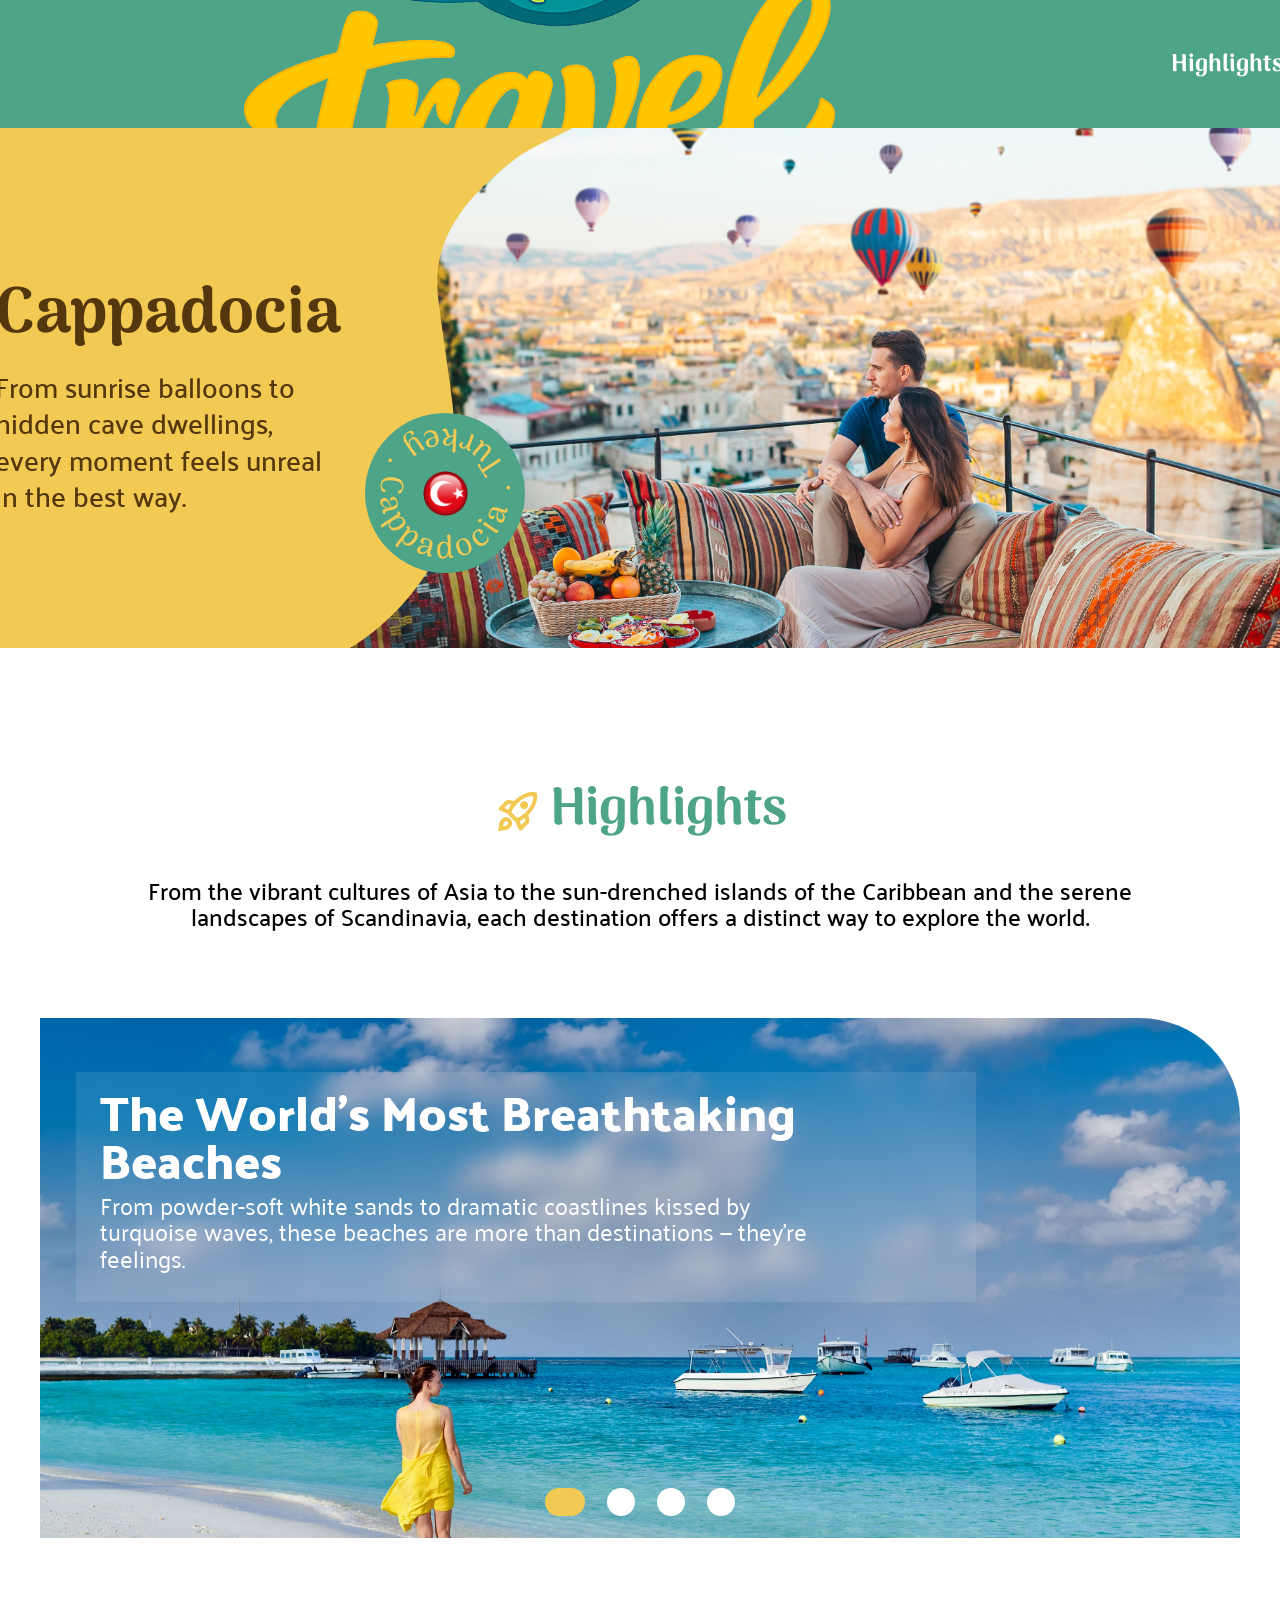
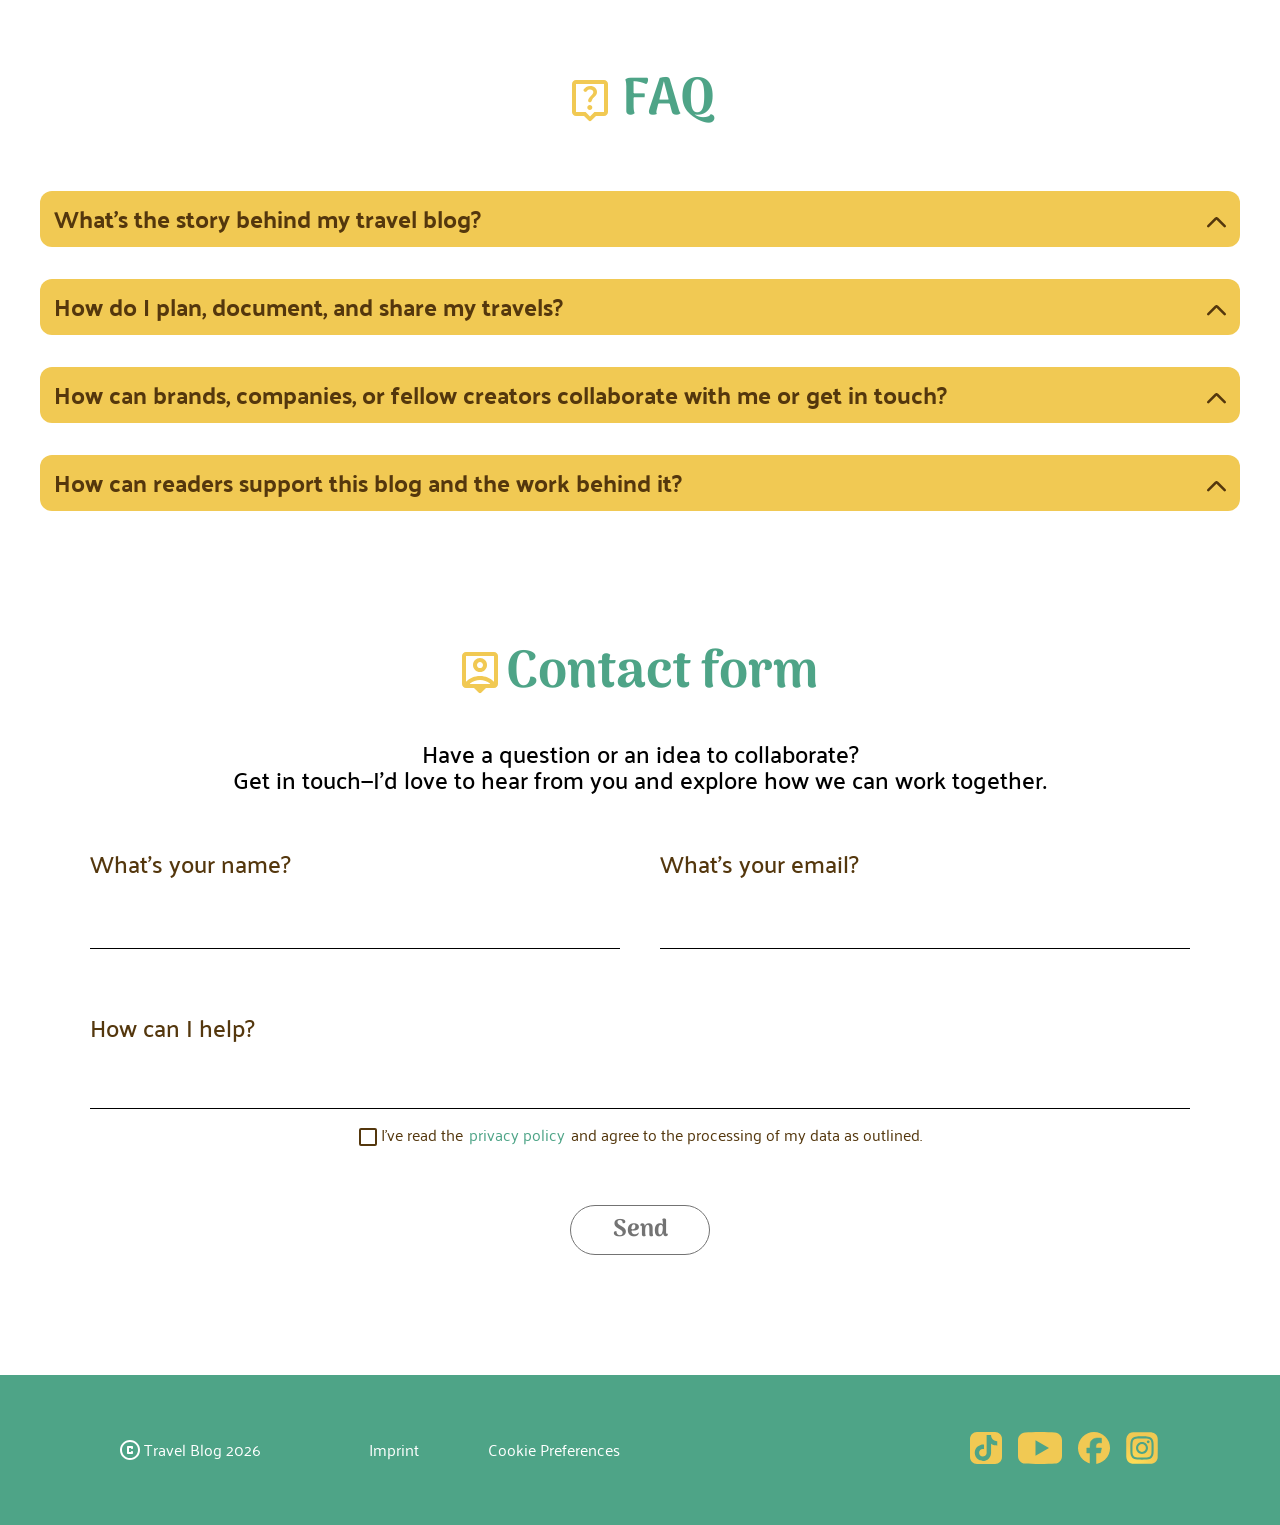
==== commit 7b7316b2: "change logo from svg to png" ====
--- a/index.html
+++ b/index.html
@@ -5,7 +5,7 @@
   <meta charset="UTF-8">
   <meta name="viewport" content="width=device-width, initial-scale=1.0">
   <title>Blog</title>
-  <link rel="icon" href="./assets/icons/Blog-logo.svg" type="image/x-icon">
+  <link rel="icon" href="./assets/icons/Blog-logo.png" type="image/x-icon">
 
   <link rel="stylesheet" href="./font.css">
   <link rel="stylesheet" href="./standard.css">
@@ -18,7 +18,7 @@
   <header>
     <nav>
       <div>
-        <a href=""><img src="./assets/icons/Blog-logo.svg" alt="Travel-Blog-logo"></a>
+        <a href=""><img src="./assets/icons/Blog-logo.png" alt="Travel-Blog-logo"></a>
         <div class="nav-bar">
           <a class="Highlights-nav" href="#highlights">Highlights</a>
           <a class="FAQ-nav" href="#faq">FAQ</a>
@@ -170,7 +170,7 @@
           <div class="checkbox-group">
             <input type="checkbox" id="privacy" name="privacy" required>
             <label for="privacy">
-              I've read the<a href="privacy.html">privacy policy</a>and agree to the processing of my data as
+              I've read the<a href="./privacy.html">privacy policy</a>and agree to the processing of my data as
               outlined.
             </label>
           </div>
@@ -193,8 +193,8 @@
           <img src="./assets/icons/Footer-C.svg" alt="C">
           <p>Travel Blog 2026</p>
         </div>
-        <a href="">Imprint</a>
-        <a href="">Cookie Preferences</a>
+        <a href="./imprint.html">Imprint</a>
+        <a href="./imprint.html#">Cookie Preferences</a>
 
       </div>
 
--- a/style.css
+++ b/style.css
@@ -499,6 +499,7 @@
     display: block;
     height: 68px;
     background: transparent;
+    overflow: hidden;
 }
 
 
@@ -633,58 +634,70 @@
     display: none;
 }
 
+.legal {
+    width: 100%;
+    max-width: 900px;
+    display: flex;
+    flex-direction: column;
+    gap: 24px;
+    font-family: var(--normal-text);
+    font-weight: 400;
+    font-size: 1.25rem;
+    line-height: 140%;
+    color: var(--pages-text);
+}
+
+.legal h1 {
+    font-family: var(--headings);
+    font-weight: 700;
+    font-size: 3rem;
+    color: var(--Primary-gelb);
+}
+
+.legal h2 {
+    font-size: 1.75rem;
+}
+
+
 
 @media screen and (min-width:1600px) {
     nav>div {
-        padding: 0px 0px;   
-    }
-}
-
-@media screen and (max-width: 375px) {
-
+        padding: 0px 0px;
+    }
+}
+
+@media screen and (max-width: 1024px) {
 
     html,
     body {
         overflow-x: hidden;
         width: 100%;
-        max-width: 375px;
-        font-size: 12px;
-    }
-
-    body {
-        padding-bottom: 88px;
+        max-width: 100%;
     }
 
     nav {
-        height: 70px;
+        height: 96px;
     }
 
     nav>div {
         width: 100%;
-        max-width: 375px;
-        padding: 0;
-        gap: 0;
-        justify-content: center;
-    }
-
-    nav img {
-        width: 56px;
-        height: 56px;
+        max-width: 1024px;
+        padding: 0 40px;
+        gap: 48px;
     }
 
     .nav-bar {
-        display: none;
+        gap: 40px;
     }
 
     .hero {
         width: 100%;
-        max-width: 375px;
-        height: 520px;
-        background-position: 25% center;
-        background-size: cover;
+        max-width: 100%;
+        background-position: 40% center;
     }
 
     .hero-container {
+        max-width: 100%;
         height: 100%;
     }
 
@@ -698,18 +711,142 @@
         position: absolute;
         top: 0;
         left: 0;
-        width: 210px;
+        width: 420px;
+        height: 420px;
+        background-color: var(--Primary-gelb);
+        border-bottom-right-radius: 420px;
+        z-index: 1;
+        pointer-events: none;
+    }
+
+    .badge {
+        width: 150px;
+        height: 150px;
+        left: 250px;
+        top: 200px;
+        z-index: 2;
+        opacity: 1;
+        animation: none;
+    }
+
+    main {
+        width: calc(100% - 80px);
+        max-width: 944px;
+        margin: 80px 40px;
+        gap: 80px;
+    }
+
+    h2 {
+        font-size: 2.75rem;
+    }
+
+    .highlights-container1 {
+        padding: 0 24px;
+    }
+
+    .highlights-slider {
+        width: 100%;
+        height: 440px;
+    }
+
+    .slider-text {
+        width: calc(100% - 48px);
+        height: auto;
+        margin: 40px 24px 0;
+    }
+
+    .slider-text h3 {
+        font-size: 36px;
+    }
+
+    .slider-text p {
+        font-size: 20px;
+    }
+
+    details {
+        width: 100%;
+    }
+
+    details[open] {
+        height: auto;
+        min-height: 120px;
+    }
+
+    .contact-form {
+        margin: 0;
+    }
+
+    .form-group {
+        width: calc(50% - 16px);
+    }
+
+    body>footer {
+        padding: 0 40px;
+    }
+
+    footer>section {
+        width: 100%;
+        max-width: 1024px;
+    }
+}
+
+@media screen and (max-width: 768px) {
+    html {
+        font-size: 14px;
+        scroll-padding-bottom: 88px;
+    }
+
+    body {
+        padding-bottom: 80px;
+
+    }
+
+    nav {
+        height: 80px;
+    }
+
+    nav>div {
+        padding: 0;
+        gap: 0;
+        justify-content: center;
+    }
+
+    nav img {
+        width: 56px;
+        height: 56px;
+    }
+
+    .nav-bar {
+        display: none;
+    }
+
+    .hero {
+        height: 420px;
+        background-position: 30% center;
+    }
+
+    .img-container,
+    .hero-text-container {
+        display: none;
+    }
+
+    .hero::before {
+        content: "";
+        position: absolute;
+        top: 0;
+        left: 0;
+        width: 280px;
         height: 300px;
         background-color: var(--Primary-gelb);
-        border-bottom-right-radius: 210px;
+        border-bottom-right-radius: 280px;
         z-index: 1;
         pointer-events: none;
     }
 
     .badge {
-        width: 160px;
-        height: 160px;
-        left: 80px;
+        width: 140px;
+        height: 140px;
+        left: 100px;
         top: 150px;
         z-index: 2;
         opacity: 1;
@@ -717,18 +854,19 @@
     }
 
     .badge-logo {
-        width: 52px;
-        height: 52px;
+        width: 44px;
+        height: 44px;
     }
 
     .badge-text {
-        width: 130px;
+        width: 112px;
     }
 
     main {
-        width: 335px;
-        margin: 48px 20px 64px;
-        gap: 56px;
+        width: calc(100% - 64px);
+        max-width: 704px;
+        margin: 56px 32px 72px;
+        gap: 64px;
     }
 
     h2 {
@@ -741,20 +879,15 @@
     }
 
     .highlights {
-        gap: 24px;
+        gap: 32px;
     }
 
     .highlights-container1 {
         padding: 0;
     }
 
-    .highlights-container1>p {
-        display: none;
-    }
-
     .highlights-slider {
-        width: 335px;
-        height: 520px;
+        height: 400px;
         gap: 12px;
     }
 
@@ -767,10 +900,9 @@
 
     .slider-text {
         width: calc(100% - 40px);
-        height: auto;
-        max-height: 230px;
+        max-height: 220px;
         overflow: hidden;
-        margin: 36px 16px 0;
+        margin: 32px 16px 0;
         padding: 12px 16px;
     }
 
@@ -792,39 +924,22 @@
         margin-bottom: 18px;
     }
 
-    .highlights-slider input[type="radio"]:checked {
-        width: 40px;
-        border-radius: 20px;
-    }
-
     .FAQ {
         gap: 32px;
     }
 
     .FAQ-question {
         gap: 16px;
-    }
-
-    details {
-        width: 100%;
-    }
-
-    details[open] {
-        height: auto;
     }
 
     summary {
         gap: 12px;
         align-items: center;
+        font-size: 1.25rem;
     }
 
     .contact-form {
-        margin: 0;
-        gap: 32px;
-    }
-
-    .contact-header p {
-        display: none;
+        gap: 40px;
     }
 
     .form-row {
@@ -843,6 +958,7 @@
     input[type="email"],
     textarea {
         padding: 16px 0;
+        font-size: 1.125rem;
     }
 
     .checkbox-container {
@@ -850,15 +966,11 @@
         margin-top: 24px;
     }
 
-    .checkbox-group {
-        text-align: left;
-    }
-
     body>footer {
         height: auto;
         min-height: 120px;
-        padding: 20px 24px 16px;
-        align-items: flex-end;
+        padding: 20px;
+        align-items: center;
     }
 
     footer>section {
@@ -898,19 +1010,158 @@
         display: flex;
         position: fixed;
         bottom: 0;
+        left: 0;
         z-index: 50;
-        height: 88px;
+        height: 80px;
         width: 100%;
-        max-width: 375px;
-        margin: 0 auto;
         background-color: var(--Primary-gelb);
         align-items: center;
         justify-content: space-around;
-        padding: 0 12px;
+        padding: 0 16px;
     }
 
     .mobile-nav img {
         width: 32px;
         height: 32px;
     }
+}
+
+@media screen and (max-width: 320px) {
+    html {
+        font-size: 12px;
+    }
+
+    body {
+        padding-bottom: 72px;
+
+    }
+
+    nav {
+        height: 70px;
+    }
+
+    nav>div {
+        width: 100%;
+        padding: 0;
+        gap: 0;
+        justify-content: center;
+    }
+
+    nav img {
+        width: 56px;
+        height: 56px;
+    }
+
+    .nav-bar {
+        display: none;
+    }
+
+    .hero {
+        height: 480px;
+        background-position: 25% center;
+    }
+
+    .hero::before {
+        width: 180px;
+        height: 260px;
+        border-bottom-right-radius: 180px;
+    }
+
+    .badge {
+        width: 132px;
+        height: 132px;
+        left: 48px;
+        top: 110px;
+    }
+
+    .badge-logo {
+        width: 40px;
+        height: 40px;
+    }
+
+    .badge-text {
+        width: 104px;
+    }
+
+    main {
+        width: calc(100% - 32px);
+        margin: 40px 16px 56px;
+        gap: 48px;
+    }
+
+    h2 {
+        font-size: 2rem;
+    }
+
+    .highlights-container1>p {
+        display: none;
+    }
+
+    .highlights-slider {
+        height: 360px;
+    }
+
+    .slider-text h3 {
+        font-size: 22px;
+    }
+
+    .slider-text p {
+        font-size: 14px;
+    }
+
+    .contact-header p {
+        display: none;
+    }
+
+    .checkbox-group {
+        font-size: 0.875rem;
+    }
+
+    body>footer {
+        padding: 16px 16px 12px;
+    }
+
+    .footer-text {
+        flex-direction: column;
+        align-items: flex-start;
+        gap: 6px;
+    }
+
+    .footer-text>div {
+        order: 3;
+        align-items: center;
+    }
+
+    .footer-text img {
+        width: 16px;
+    }
+
+    .footer-social-media {
+        gap: 10px;
+        padding-bottom: 4px;
+    }
+
+    .footer-social-media img {
+        width: 24px;
+        height: 24px;
+    }
+
+    .mobile-nav {
+        display: flex;
+        position: fixed;
+        bottom: 0;
+        left: 0;
+        z-index: 50;
+        height: 72px;
+        width: 100%;
+        background-color: var(--Primary-gelb);
+        align-items: center;
+        justify-content: space-around;
+        padding: 0 8px;
+    }
+
+    .mobile-nav img {
+        width: 28px;
+        height: 28px;
+    }
 }
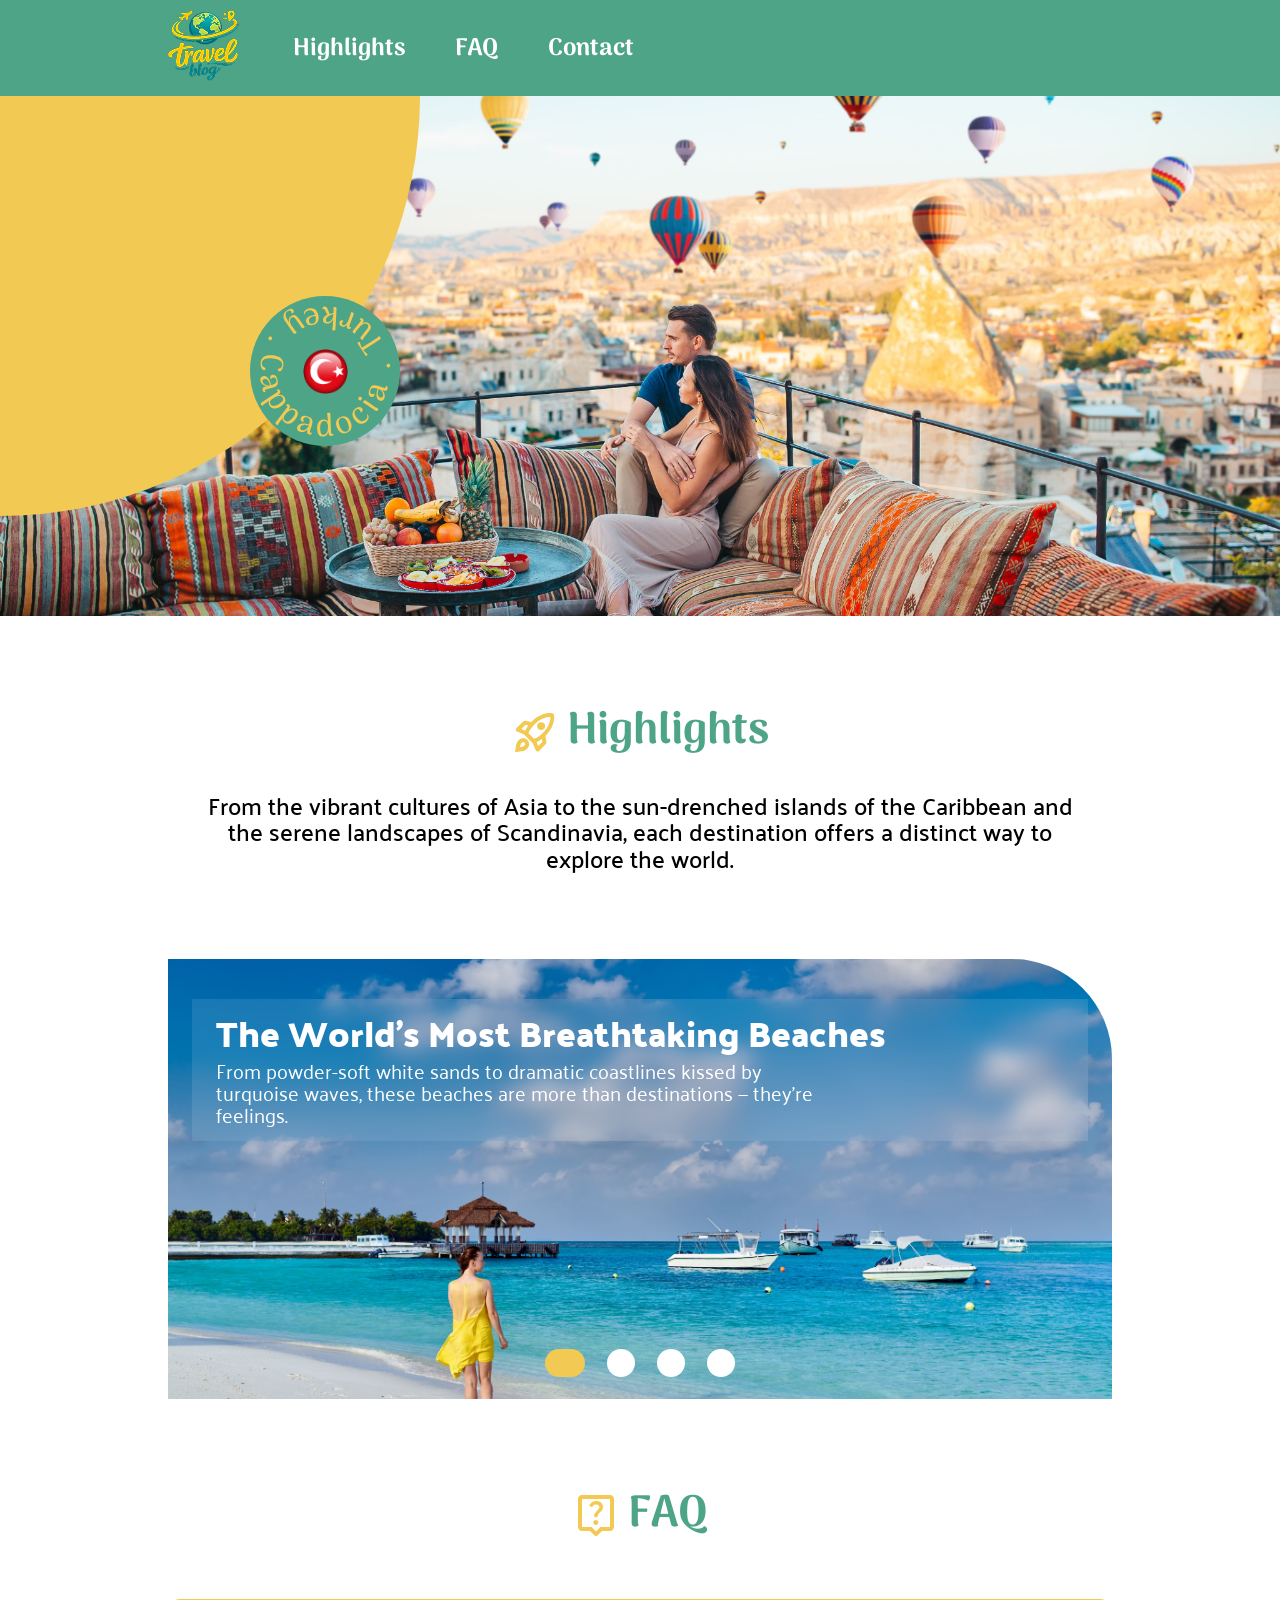
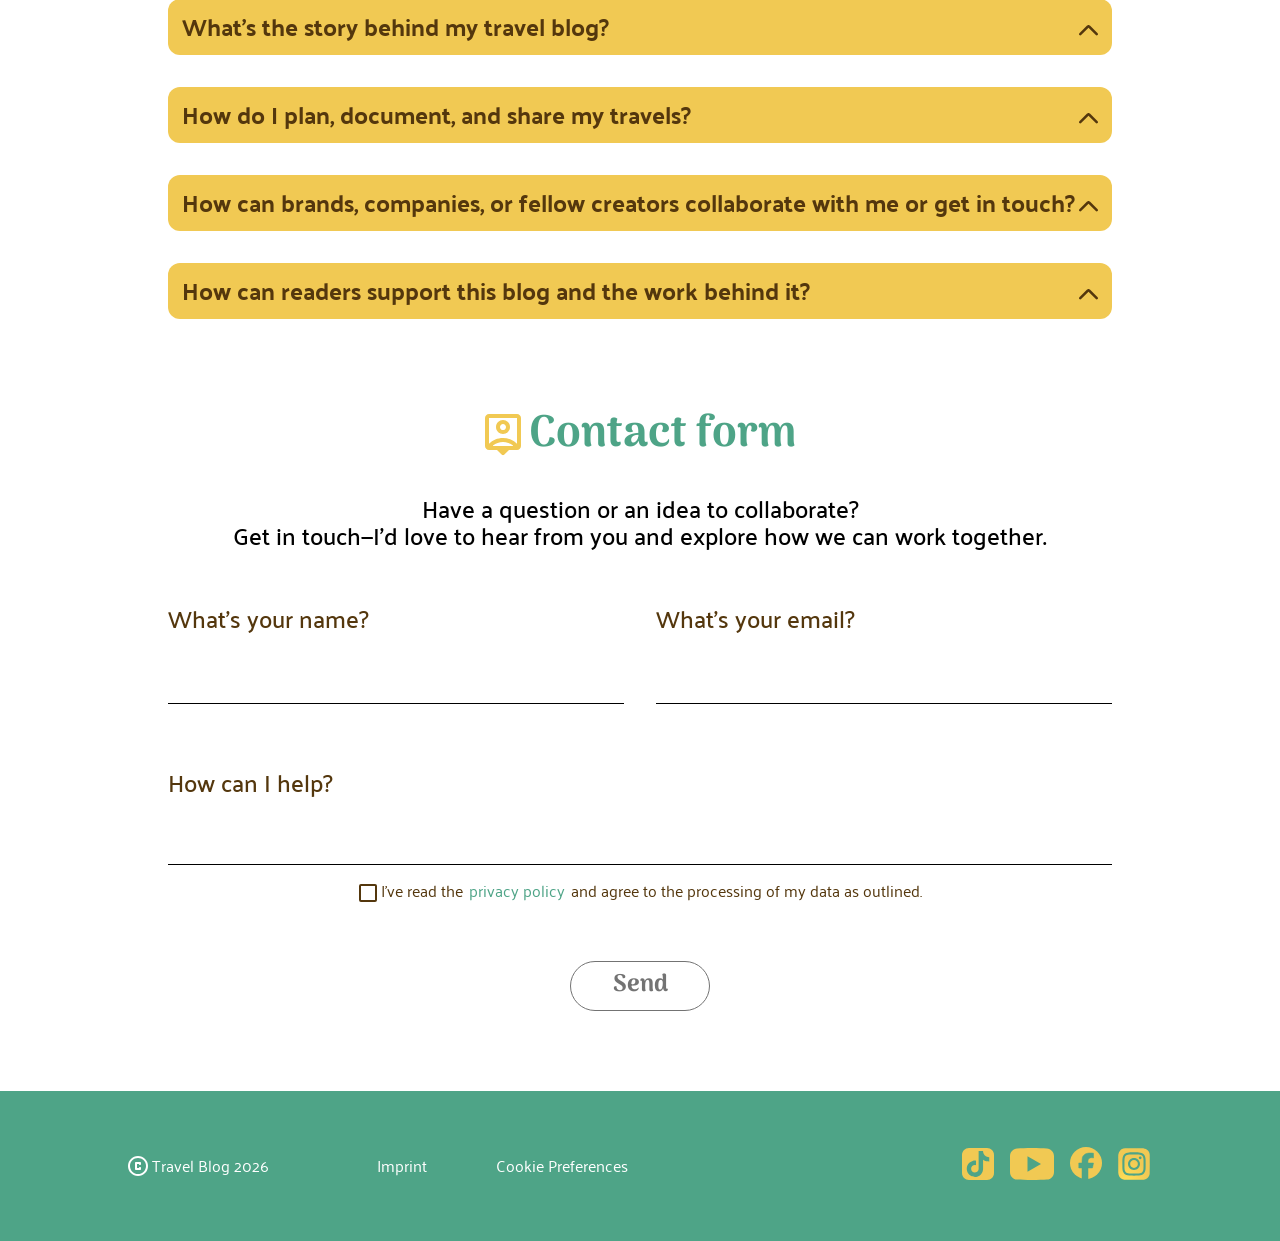
==== commit af5b7f1d: "fix media Quary" ====
--- a/index.html
+++ b/index.html
@@ -66,7 +66,7 @@
 
         <div class="highlights_slider_wrapper">
           <div class="slider_element Beaches">
-            <a href="./pages/beaches.html"class="slider-link">
+            <a href="./pages/beaches.html" class="slider-link">
               <div class="slider-text">
                 <h3>The World’s Most Breathtaking Beaches</h3>
                 <p>From powder-soft white sands to dramatic coastlines kissed by <br>turquoise waves, these beaches are
@@ -76,7 +76,7 @@
             </a>
           </div>
           <div class="slider_element Copenhagen">
-            <a href="./pages/Copenhagen.html"class="slider-link">
+            <a href="./pages/Copenhagen.html" class="slider-link">
               <div class="slider-text">
                 <h3>Copenhagen in 3 Days: Big Experiences, Smart Spending</h3>
                 <p>Discover Copenhagen, where historic charm meets modern design,<br> vibrant cycling culture and
@@ -86,25 +86,25 @@
             </a>
           </div>
           <div class="slider_element Pattaya_Pulse">
-            <a href="./pages/pattaya.html"class="slider-link">
-            <div class="slider-text">
-              <h3>Pattaya Pulse: <br>Food, Sun and Neon Nights</h3>
-              <p>From bustling promenades to nearby islands, the city offers an <br>energetic and diverse escape.
-                Discover
-                Pattaya City, with vibrant<br> nightlife and rich cultural landmarks.</p>
-            </div>
+            <a href="./pages/pattaya.html" class="slider-link">
+              <div class="slider-text">
+                <h3>Pattaya Pulse: <br>Food, Sun and Neon Nights</h3>
+                <p>From bustling promenades to nearby islands, the city offers an <br>energetic and diverse escape.
+                  Discover
+                  Pattaya City, with vibrant<br> nightlife and rich cultural landmarks.</p>
+              </div>
             </a>
           </div>
           <div class="slider_element Mountain_fuji">
             <a href="" class="slider-link">
-            <div class="slider-text">
-              <h3>Mountain Fuji</h3>
-              <p>The most iconic mountain and an active volcano located about 100<br> kilometers southwest of Tokyo.
-                Written
-                with the characters for<br> “wealth” and “samurai,” Fuji’s name evokes a sense of strength,<br> honor,
-                and
-                enduring prestige.</p>
-            </div>
+              <div class="slider-text">
+                <h3>Mountain Fuji</h3>
+                <p>The most iconic mountain and an active volcano located about 100<br> kilometers southwest of Tokyo.
+                  Written
+                  with the characters for<br> “wealth” and “samurai,” Fuji’s name evokes a sense of strength,<br> honor,
+                  and
+                  enduring prestige.</p>
+              </div>
             </a>
           </div>
         </div>
@@ -118,22 +118,26 @@
       <div class="FAQ-question">
         <details>
           <summary>What’s the story behind my travel blog?</summary>
-          <p>It started with a one-way ticket and a backpack, no fixed plan. What began as a handful of photos shared with friends slowly grew into this blog: a place to document the routes, the detours, and the small moments that make every trip worth remembering.</p>
+          <p>It started with a one-way ticket and a backpack. What began
+            with friends slowly.</p>
         </details>
 
         <details>
           <summary>How do I plan, document, and share my travels?</summary>
-          <p>Every trip starts with research and a loose itinerary. I document the journey through photos and notes, then share the finished stories right here on the blog.</p>
+          <p>Every trip starts with research and a loose itinerary. I document the journey through photos and notes,
+            then share the finished stories right here on the blog.</p>
         </details>
 
         <details>
           <summary>How can brands, companies, or fellow creators collaborate with me or get in touch?</summary>
-          <p>Reach out through the contact form below with your idea. I'm always open to partnerships, sponsored trips and creative projects that fit the spirit of this blog.</p>
+          <p>Reach out through the contact form below with your idea. I'm always open to partnerships, sponsored trips
+            and creative projects that fit the spirit of this blog.</p>
         </details>
 
         <details>
           <summary>How can readers support this blog and the work behind it?</summary>
-          <p>Reading, sharing, and commenting on posts helps more than you'd think. You can also follow along on social media or simply spread the word to fellow travelers.</p>
+          <p>Reading, sharing, and commenting on posts helps more than you'd think. You can also follow along on social
+            media or simply spread the word to fellow travelers.</p>
         </details>
 
       </div>
@@ -206,7 +210,8 @@
             alt="youtube_icon"></a>
         <a href="https://de-de.facebook.com/" target="_blank"><img src="./assets/icons/facebook_icon.svg"
             alt="facebook"></a>
-        <a href="https://www.instagram.com/" target="_blank"><img src="./assets/icons/Instagram_icon.svg" alt="instagram"></a>
+        <a href="https://www.instagram.com/" target="_blank"><img src="./assets/icons/Instagram_icon.svg"
+            alt="instagram"></a>
       </div>
     </section>
   </footer>
--- a/style.css
+++ b/style.css
@@ -666,7 +666,8 @@
     }
 }
 
-@media screen and (max-width: 1024px) {
+
+@media screen and (max-width: 1440px) {
 
     html,
     body {
